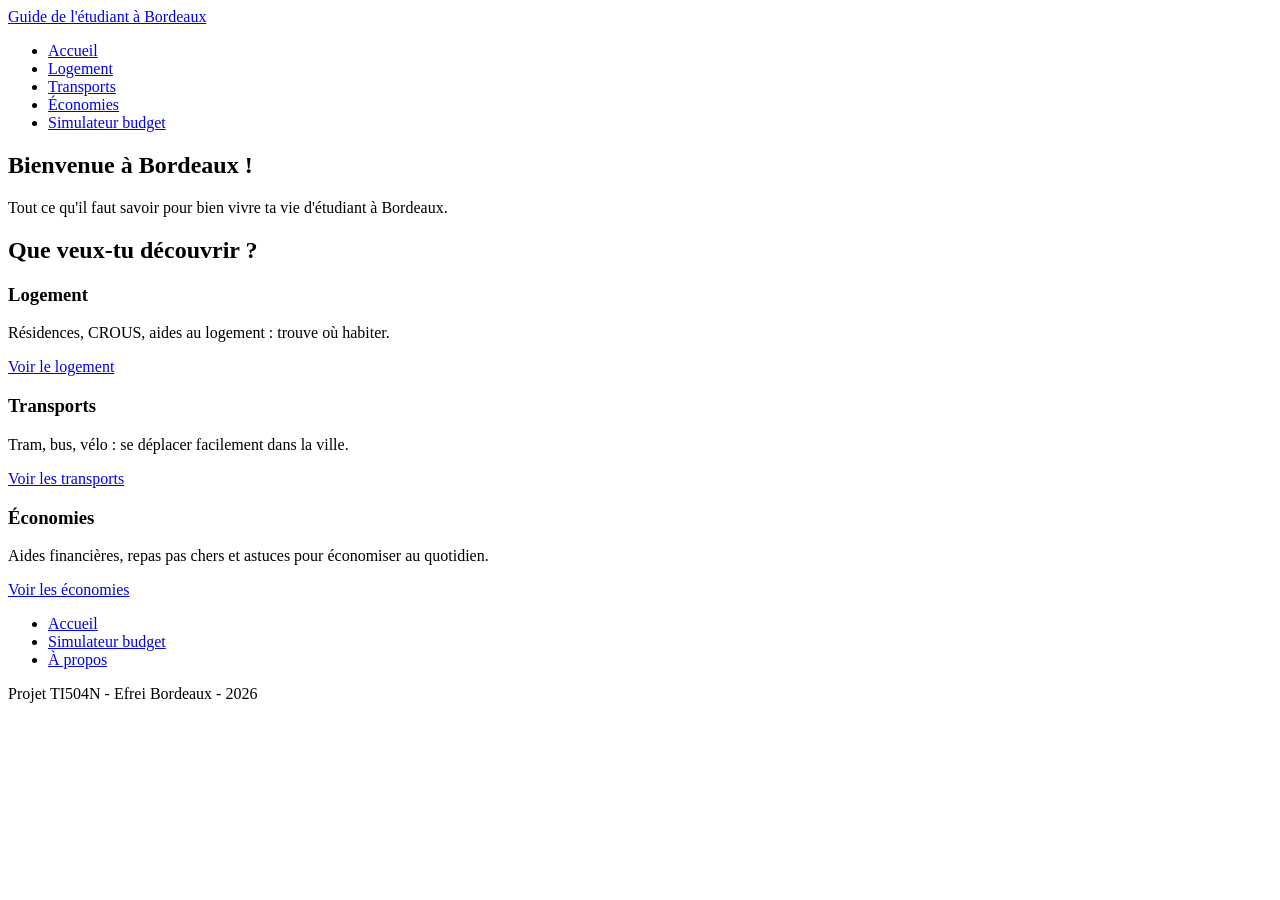
==== index.html @ 9d7ea190 "Add home page HTML structure" ====
<!DOCTYPE html>
<html lang="fr">
<head>
    <meta charset="UTF-8">
    <meta name="viewport" content="width=device-width, initial-scale=1.0">
    <meta name="description" content="Guide pratique pour les étudiants à Bordeaux : logement, transports, économies et budget.">
    <title>Accueil - Guide de l'étudiant à Bordeaux</title>
    <link rel="stylesheet" href="css/style.css">
    <script src="js/main.js" defer></script>
</head>
<body>
 
    <header class="site-header">
        <a href="index.html" class="site-title">Guide de l'étudiant à Bordeaux</a>
        <nav class="main-nav" aria-label="Navigation principale">
            <ul>
                <li><a href="index.html">Accueil</a></li>
                <li><a href="pages/housing.html">Logement</a></li>
                <li><a href="pages/transport.html">Transports</a></li>
                <li><a href="pages/savings.html">Économies</a></li>
                <li><a href="pages/budget.html">Simulateur budget</a></li>
            </ul>
        </nav>
    </header>
 
    <main>
        <section class="hero">
            <h1>Bienvenue à Bordeaux !</h1>
            <p>Tout ce qu'il faut savoir pour bien vivre ta vie d'étudiant à Bordeaux.</p>
        </section>
 
        <section class="home-sections">
            <h2>Que veux-tu découvrir ?</h2>
 
            <article class="home-card">
                <h3>Logement</h3>
                <p>Résidences, CROUS, aides au logement : trouve où habiter.</p>
                <a href="pages/housing.html">Voir le logement</a>
            </article>
 
            <article class="home-card">
                <h3>Transports</h3>
                <p>Tram, bus, vélo : se déplacer facilement dans la ville.</p>
                <a href="pages/transport.html">Voir les transports</a>
            </article>
 
            <article class="home-card">
                <h3>Économies</h3>
                <p>Aides financières, repas pas chers et astuces pour économiser au quotidien.</p>
                <a href="pages/savings.html">Voir les économies</a>
            </article>
        </section>
    </main>
 
    <footer class="site-footer">
        <nav aria-label="Navigation du bas de page">
            <ul>
                <li><a href="index.html">Accueil</a></li>
                <li><a href="pages/budget.html">Simulateur budget</a></li>
                <li><a href="pages/about.html">À propos</a></li>
            </ul>
        </nav>
        <p>Projet TI504N - Efrei Bordeaux - 2026</p>
    </footer>
 
</body>
</html>
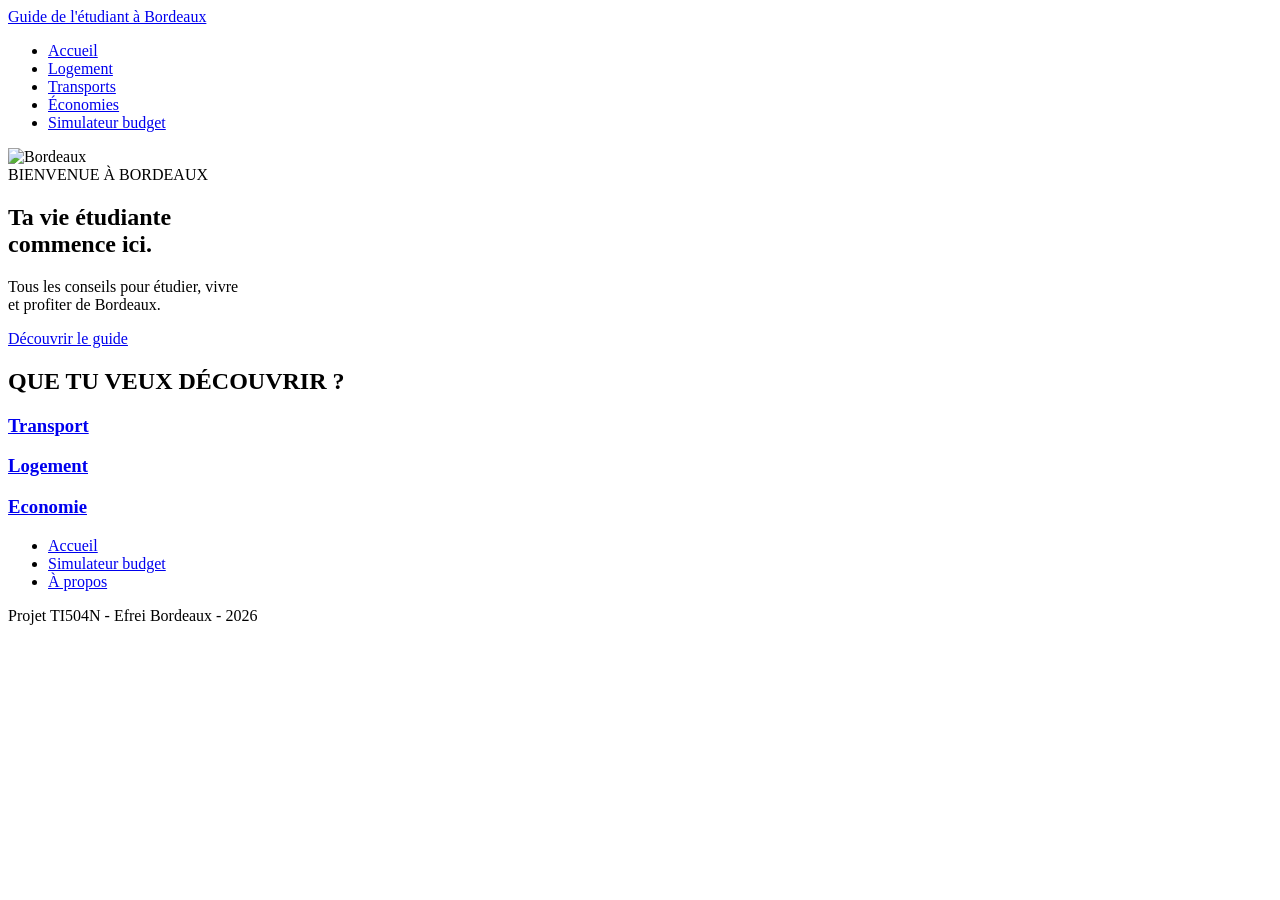
==== commit 2312974c: "Refactor index.html for better structure and navigation Updated navigation links and improved the st" ====
--- a/index.html
+++ b/index.html
@@ -3,66 +3,59 @@
 <head>
     <meta charset="UTF-8">
     <meta name="viewport" content="width=device-width, initial-scale=1.0">
-    <meta name="description" content="Guide pratique pour les étudiants à Bordeaux : logement, transports, économies et budget.">
     <title>Accueil - Guide de l'étudiant à Bordeaux</title>
     <link rel="stylesheet" href="css/style.css">
-    <script src="js/main.js" defer></script>
 </head>
 <body>
- 
     <header class="site-header">
         <a href="index.html" class="site-title">Guide de l'étudiant à Bordeaux</a>
-        <nav class="main-nav" aria-label="Navigation principale">
+        <nav class="main-nav">
             <ul>
                 <li><a href="index.html">Accueil</a></li>
-                <li><a href="pages/housing.html">Logement</a></li>
-                <li><a href="pages/transport.html">Transports</a></li>
-                <li><a href="pages/savings.html">Économies</a></li>
-                <li><a href="pages/budget.html">Simulateur budget</a></li>
+                <li><a href="housing.html">Logement</a></li>
+                <li><a href="transport.html">Transports</a></li>
+                <li><a href="savings.html">Économies</a></li>
+                <li><a href="budget.html">Simulateur budget</a></li>
             </ul>
         </nav>
     </header>
  
-    <main>
-        <section class="hero">
-            <h1>Bienvenue à Bordeaux !</h1>
-            <p>Tout ce qu'il faut savoir pour bien vivre ta vie d'étudiant à Bordeaux.</p>
+    <main class="page-container">
+        <section class="hero-card">
+            <img src="img/PBordeaux .jpg" alt="Bordeaux" class="hero-img">
+            <div class="hero-content">
+                <span class="hero-subtitle">BIENVENUE À BORDEAUX</span>
+                <h1>Ta vie étudiante<br>commence ici.</h1>
+                <p>Tous les conseils pour étudier, vivre<br>et profiter de Bordeaux.</p>
+                <a href="housing.html" class="btn-primary">Découvrir le guide</a>
+            </div>
         </section>
- 
+
         <section class="home-sections">
-            <h2>Que veux-tu découvrir ?</h2>
- 
-            <article class="home-card">
-                <h3>Logement</h3>
-                <p>Résidences, CROUS, aides au logement : trouve où habiter.</p>
-                <a href="pages/housing.html">Voir le logement</a>
-            </article>
- 
-            <article class="home-card">
-                <h3>Transports</h3>
-                <p>Tram, bus, vélo : se déplacer facilement dans la ville.</p>
-                <a href="pages/transport.html">Voir les transports</a>
-            </article>
- 
-            <article class="home-card">
-                <h3>Économies</h3>
-                <p>Aides financières, repas pas chers et astuces pour économiser au quotidien.</p>
-                <a href="pages/savings.html">Voir les économies</a>
-            </article>
+            <h2>QUE TU VEUX DÉCOUVRIR ?</h2>
+            <div class="cards-grid">
+                <a href="transport.html" class="home-card-link">
+                    <div class="home-card-small"><h3>Transport</h3></div>
+                </a>
+                <a href="housing.html" class="home-card-link">
+                    <div class="home-card-small"><h3>Logement</h3></div>
+                </a>
+                <a href="savings.html" class="home-card-link">
+                    <div class="home-card-small"><h3>Economie</h3></div>
+                </a>
+            </div>
         </section>
     </main>
  
     <footer class="site-footer">
-        <nav aria-label="Navigation du bas de page">
+        <nav>
             <ul>
                 <li><a href="index.html">Accueil</a></li>
-                <li><a href="pages/budget.html">Simulateur budget</a></li>
-                <li><a href="pages/about.html">À propos</a></li>
+                <li><a href="budget.html">Simulateur budget</a></li>
+                <li><a href="about.html">À propos</a></li>
             </ul>
         </nav>
         <p>Projet TI504N - Efrei Bordeaux - 2026</p>
     </footer>
- 
 </body>
 </html>
- 
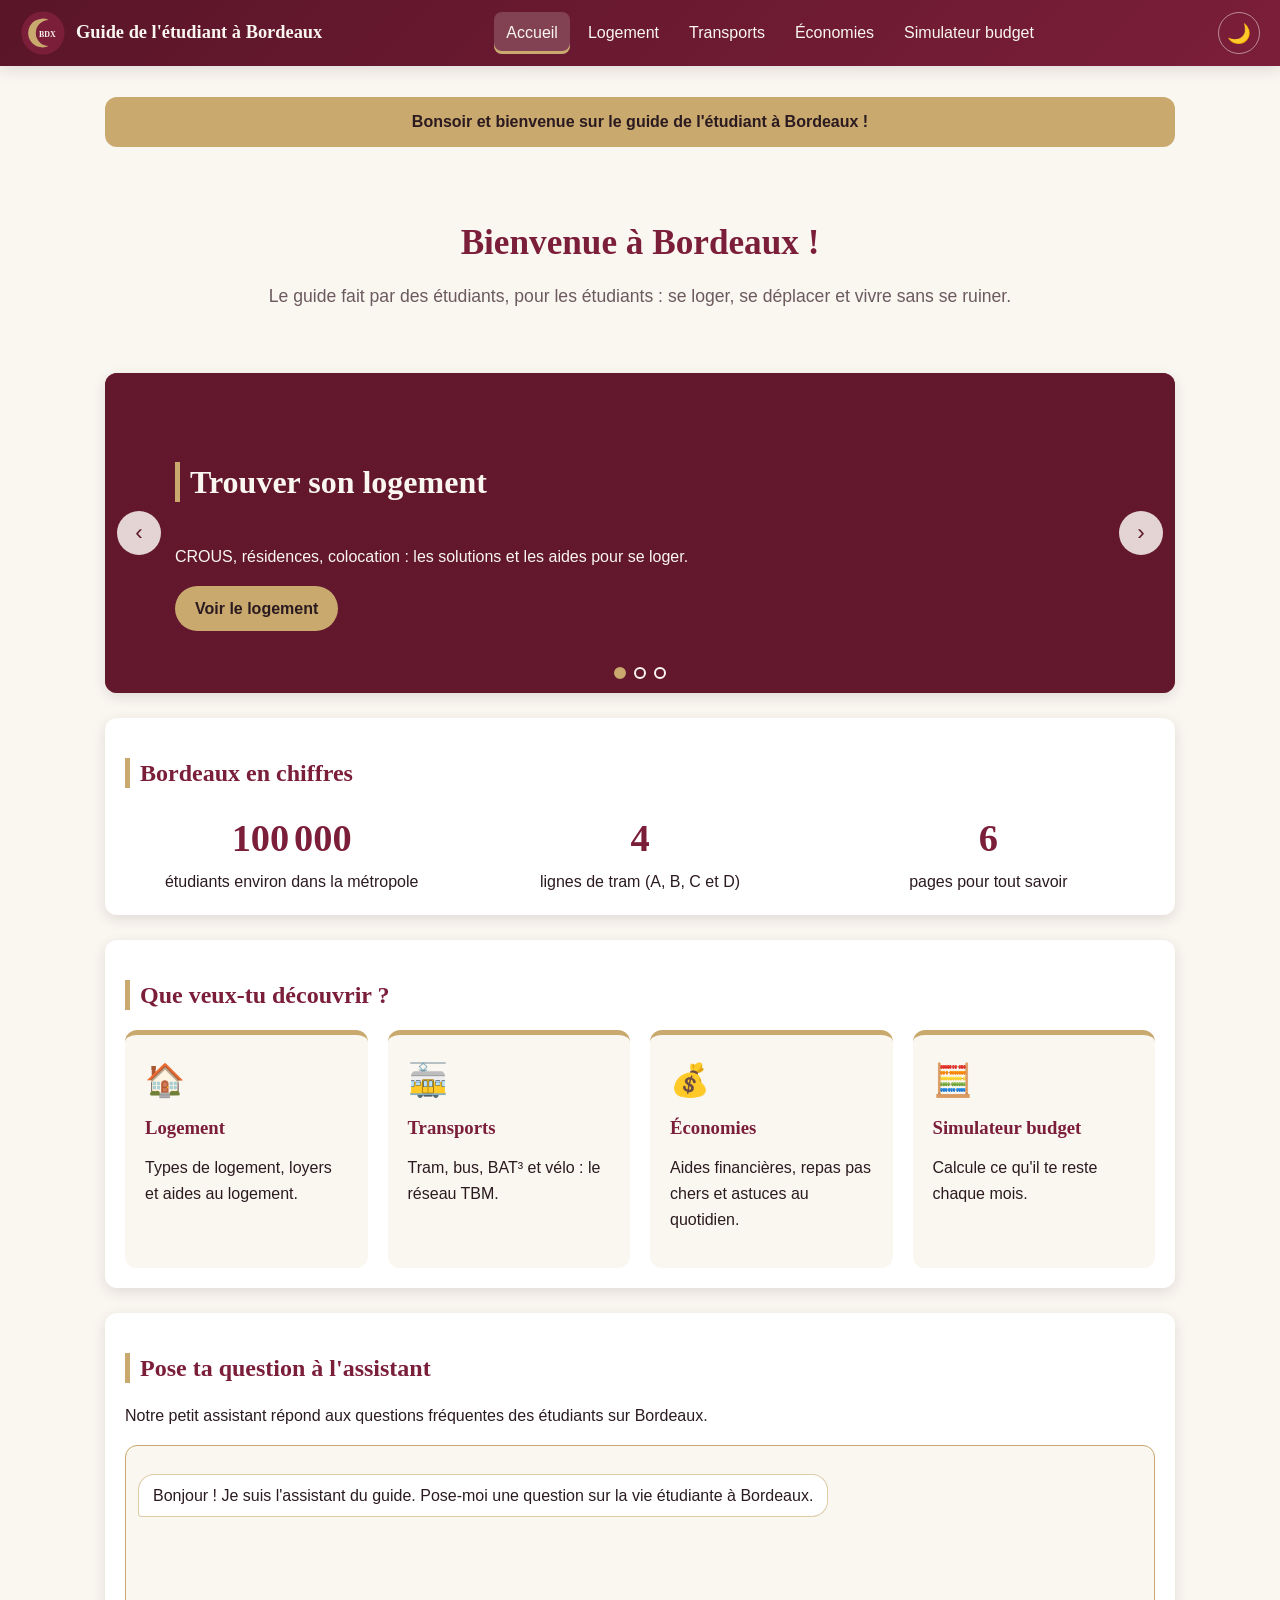
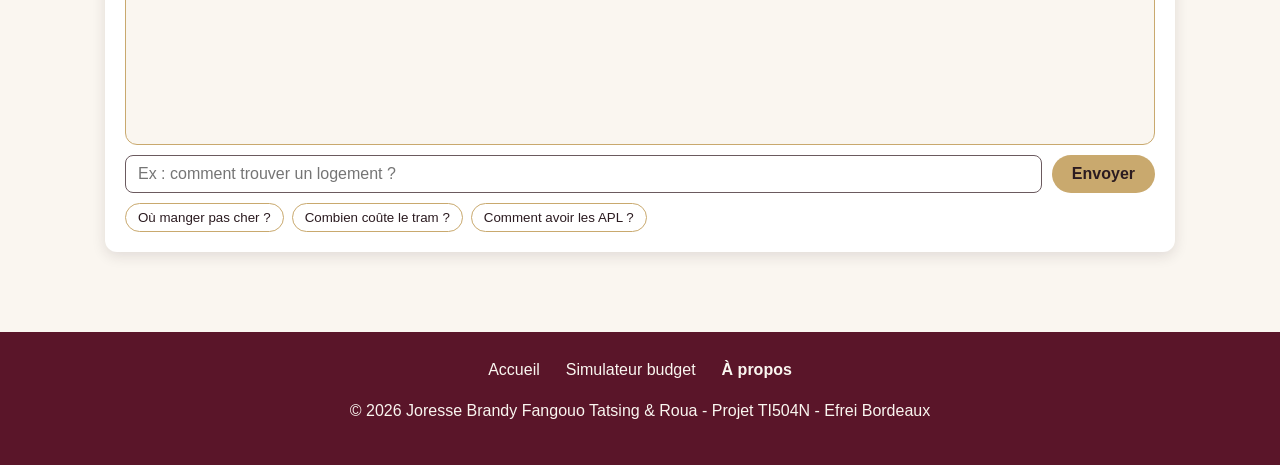
==== commit cc263590: "Enhance index.html with meta tags and navigation updates Added meta tags for description and favicon" ====
--- a/index.html
+++ b/index.html
@@ -3,59 +3,135 @@
 <head>
     <meta charset="UTF-8">
     <meta name="viewport" content="width=device-width, initial-scale=1.0">
+    <meta name="description" content="Guide pratique pour les étudiants à Bordeaux : logement, transports, économies et simulateur de budget.">
     <title>Accueil - Guide de l'étudiant à Bordeaux</title>
+    <link rel="icon" href="img/logo.svg" type="image/svg+xml">
     <link rel="stylesheet" href="css/style.css">
+    <script src="js/main.js" defer></script>
+    <script src="js/home.js" defer></script>
+    <script src="js/chatbot.js" defer></script>
 </head>
 <body>
+
     <header class="site-header">
-        <a href="index.html" class="site-title">Guide de l'étudiant à Bordeaux</a>
-        <nav class="main-nav">
+        <a href="index.html" class="logo">
+            <img src="img/logo.svg" alt="Logo du guide" width="46" height="46">
+            <span>Guide de l'étudiant à Bordeaux</span>
+        </a>
+        <nav class="main-nav" id="main-nav" aria-label="Navigation principale">
             <ul>
-                <li><a href="index.html">Accueil</a></li>
-                <li><a href="housing.html">Logement</a></li>
-                <li><a href="transport.html">Transports</a></li>
-                <li><a href="savings.html">Économies</a></li>
-                <li><a href="budget.html">Simulateur budget</a></li>
+                <li><a href="index.html" aria-current="page">Accueil</a></li>
+                <li><a href="pages/housing.html">Logement</a></li>
+                <li><a href="pages/transport.html">Transports</a></li>
+                <li><a href="pages/savings.html">Économies</a></li>
+                <li><a href="pages/budget.html">Simulateur budget</a></li>
             </ul>
         </nav>
+        <div class="header-tools">
+            <button type="button" class="icon-button" id="theme-toggle" aria-label="Activer le mode sombre">🌙</button>
+            <button type="button" class="icon-button menu-toggle" id="menu-toggle" aria-label="Ouvrir le menu" aria-expanded="false" aria-controls="main-nav">☰</button>
+        </div>
     </header>
- 
-    <main class="page-container">
-        <section class="hero-card">
-            <img src="img/PBordeaux .jpg" alt="Bordeaux" class="hero-img">
-            <div class="hero-content">
-                <span class="hero-subtitle">BIENVENUE À BORDEAUX</span>
-                <h1>Ta vie étudiante<br>commence ici.</h1>
-                <p>Tous les conseils pour étudier, vivre<br>et profiter de Bordeaux.</p>
-                <a href="housing.html" class="btn-primary">Découvrir le guide</a>
+
+    <main>
+        <section class="page-intro" id="intro">
+            <h1>Bienvenue à Bordeaux !</h1>
+            <p>Le guide fait par des étudiants, pour les étudiants : se loger, se déplacer et vivre sans se ruiner.</p>
+        </section>
+
+        <section class="carousel" id="carousel" aria-label="Diaporama des rubriques">
+            <div class="slide slide-1 active">
+                <h2>Trouver son logement</h2>
+                <p>CROUS, résidences, colocation : les solutions et les aides pour se loger.</p>
+                <a href="pages/housing.html" class="button">Voir le logement</a>
+            </div>
+            <div class="slide slide-2">
+                <h2>Se déplacer facilement</h2>
+                <p>Tram, bus, bateau et vélo : le réseau TBM expliqué simplement.</p>
+                <a href="pages/transport.html" class="button">Voir les transports</a>
+            </div>
+            <div class="slide slide-3">
+                <h2>Calculer son budget</h2>
+                <p>Revenus, loyer, courses : découvre ton reste à vivre en un clic.</p>
+                <a href="pages/budget.html" class="button">Lancer le simulateur</a>
+            </div>
+            <button type="button" class="carousel-button prev" id="carousel-prev" aria-label="Diapositive précédente">‹</button>
+            <button type="button" class="carousel-button next" id="carousel-next" aria-label="Diapositive suivante">›</button>
+            <div class="carousel-dots" id="carousel-dots"></div>
+        </section>
+
+        <section class="reveal">
+            <h2>Bordeaux en chiffres</h2>
+            <div class="stats">
+                <div>
+                    <span class="stat-number" data-target="100000">0</span>
+                    <span>étudiants environ dans la métropole</span>
+                </div>
+                <div>
+                    <span class="stat-number" data-target="4">0</span>
+                    <span>lignes de tram (A, B, C et D)</span>
+                </div>
+                <div>
+                    <span class="stat-number" data-target="6">0</span>
+                    <span>pages pour tout savoir</span>
+                </div>
             </div>
         </section>
 
-        <section class="home-sections">
-            <h2>QUE TU VEUX DÉCOUVRIR ?</h2>
+        <section class="reveal">
+            <h2>Que veux-tu découvrir ?</h2>
             <div class="cards-grid">
-                <a href="transport.html" class="home-card-link">
-                    <div class="home-card-small"><h3>Transport</h3></div>
+                <a href="pages/housing.html" class="card">
+                    <span class="card-icon" aria-hidden="true">🏠</span>
+                    <h3>Logement</h3>
+                    <p>Types de logement, loyers et aides au logement.</p>
                 </a>
-                <a href="housing.html" class="home-card-link">
-                    <div class="home-card-small"><h3>Logement</h3></div>
+                <a href="pages/transport.html" class="card">
+                    <span class="card-icon" aria-hidden="true">🚋</span>
+                    <h3>Transports</h3>
+                    <p>Tram, bus, BAT³ et vélo : le réseau TBM.</p>
                 </a>
-                <a href="savings.html" class="home-card-link">
-                    <div class="home-card-small"><h3>Economie</h3></div>
+                <a href="pages/savings.html" class="card">
+                    <span class="card-icon" aria-hidden="true">💰</span>
+                    <h3>Économies</h3>
+                    <p>Aides financières, repas pas chers et astuces au quotidien.</p>
+                </a>
+                <a href="pages/budget.html" class="card">
+                    <span class="card-icon" aria-hidden="true">🧮</span>
+                    <h3>Simulateur budget</h3>
+                    <p>Calcule ce qu'il te reste chaque mois.</p>
                 </a>
             </div>
         </section>
+
+        <section class="reveal" id="chatbot">
+            <h2>Pose ta question à l'assistant</h2>
+            <p>Notre petit assistant répond aux questions fréquentes des étudiants sur Bordeaux.</p>
+            <div id="chat-box" aria-live="polite"></div>
+            <div class="chat-input">
+                <input type="text" id="user-input" placeholder="Ex : comment trouver un logement ?" aria-label="Ta question">
+                <button type="button" class="button" id="send-button" onclick="fetchJSON('json/intents.json')">Envoyer</button>
+            </div>
+            <div class="chat-suggestions" id="chat-suggestions">
+                <button type="button" data-question="Où manger pas cher ?">Où manger pas cher ?</button>
+                <button type="button" data-question="Combien coûte le tram ?">Combien coûte le tram ?</button>
+                <button type="button" data-question="Comment avoir les APL ?">Comment avoir les APL ?</button>
+            </div>
+        </section>
     </main>
- 
+
     <footer class="site-footer">
-        <nav>
+        <nav class="footer-nav" aria-label="Navigation du bas de page">
             <ul>
                 <li><a href="index.html">Accueil</a></li>
-                <li><a href="budget.html">Simulateur budget</a></li>
-                <li><a href="about.html">À propos</a></li>
+                <li><a href="pages/budget.html">Simulateur budget</a></li>
+                <li><a href="pages/about.html">À propos</a></li>
             </ul>
         </nav>
-        <p>Projet TI504N - Efrei Bordeaux - 2026</p>
+        <p>&copy; <span id="year">2026</span> Joresse Brandy Fangouo Tatsing &amp; Roua - Projet TI504N - Efrei Bordeaux</p>
     </footer>
+
+    <button type="button" id="back-to-top" aria-label="Remonter en haut de la page">↑</button>
+
 </body>
 </html>
--- a/css/style.css
+++ b/css/style.css
@@ -0,0 +1,974 @@
+
+:root {
+    --wine: #7B1E3A;
+    --wine-dark: #5A1529;
+    --gold: #C9A96E;
+    --cream: #FAF6F0;
+    --surface: #FFFFFF;
+    --text: #2B1B20;
+    --text-light: #6B5A5F;
+    --success: #2E7D4F;
+    --error: #B3261E;
+    --radius: 12px;
+    --shadow: 0 4px 14px rgba(43, 27, 32, 0.12);
+}
+
+
+[data-theme="dark"] {
+    --cream: #1E1417;
+    --surface: #2A1D21;
+    --text: #F3E9EC;
+    --text-light: #C9B8BD;
+    --gold: #D9BC86;
+    --shadow: 0 4px 14px rgba(0, 0, 0, 0.4);
+}
+
+
+* {
+    box-sizing: border-box;
+}
+
+body {
+    margin: 0;
+    background-color: var(--cream);
+    color: var(--text);
+    font-family: "Segoe UI", Arial, sans-serif;
+    line-height: 1.6;
+    transition: background-color 0.3s, color 0.3s;
+}
+
+h1, h2, h3 {
+    font-family: Georgia, "Times New Roman", serif;
+    line-height: 1.25;
+}
+
+h1 {
+    color: var(--wine);
+}
+
+h2 {
+    color: var(--wine);
+    border-left: 5px solid var(--gold);
+    padding-left: 10px;
+}
+
+/* TP2 : combinateur de voisins généraux ~ */
+h2 ~ h3 {
+    color: var(--gold);
+}
+
+[data-theme="dark"] h1,
+[data-theme="dark"] h2 {
+    color: var(--gold);
+}
+
+img {
+    max-width: 100%;
+    height: auto;
+}
+
+a {
+    color: var(--wine);
+}
+
+[data-theme="dark"] a {
+    color: var(--gold);
+}
+
+
+[data-theme="dark"] .button {
+    color: #2B1B20;
+}
+
+[data-theme="dark"] .card {
+    color: var(--text);
+}
+
+
+section p a {
+    font-style: italic;
+}
+
+main {
+    max-width: 1100px;
+    margin: 0 auto;
+    padding: 15px;
+}
+
+
+.site-header {
+    position: sticky;
+    top: 0;
+    z-index: 100;
+    display: flex;
+    align-items: center;
+    justify-content: space-between;
+    gap: 15px;
+    padding: 10px 20px;
+    background: linear-gradient(135deg, #5A1529, #7B1E3A);
+    box-shadow: var(--shadow);
+}
+
+.logo {
+    display: flex;
+    align-items: center;
+    gap: 10px;
+    color: var(--cream);
+    font-family: Georgia, serif;
+    font-size: 1.15em;
+    font-weight: bold;
+    text-decoration-line: none;
+}
+
+[data-theme="dark"] .logo {
+    color: #FAF6F0;
+}
+
+.logo img {
+    width: 46px;
+    height: 46px;
+    border-radius: 50%;
+    transition: transform 0.6s;
+}
+
+.logo:hover img {
+    transform: rotate(360deg);
+}
+
+.main-nav ul,
+.footer-nav ul {
+    display: flex;
+    flex-wrap: wrap;
+    gap: 6px;
+    margin: 0;
+    padding: 0;
+    list-style-type: none;
+}
+
+.main-nav a {
+    display: block;
+    padding: 8px 12px;
+    border-radius: 8px;
+    color: #FAF6F0;
+    text-decoration-line: none;
+    transition: background-color 0.3s, color 0.3s;
+}
+
+
+.main-nav a:hover {
+    background-color: var(--gold);
+    color: var(--wine-dark);
+}
+
+
+.main-nav a[aria-current="page"] {
+    background-color: rgba(250, 246, 240, 0.18);
+    box-shadow: inset 0 -3px 0 var(--gold);
+}
+
+.header-tools {
+    display: flex;
+    gap: 8px;
+}
+
+.icon-button {
+    width: 42px;
+    height: 42px;
+    border: 1px solid rgba(250, 246, 240, 0.5);
+    border-radius: 50%;
+    background: transparent;
+    color: #FAF6F0;
+    font-size: 1.2em;
+    cursor: pointer;
+    transition: background-color 0.3s;
+}
+
+.icon-button:hover {
+    background-color: rgba(250, 246, 240, 0.2);
+}
+
+
+.menu-toggle {
+    display: none;
+}
+
+
+.site-footer {
+    margin-top: 40px;
+    padding: 25px 15px;
+    background-color: var(--wine-dark);
+    color: #FAF6F0;
+    text-align: center;
+}
+
+.footer-nav ul {
+    justify-content: center;
+}
+
+.footer-nav a {
+    padding: 6px 10px;
+    border-radius: 6px;
+    color: #FAF6F0;
+    text-decoration-line: none;
+}
+
+.footer-nav a:hover {
+    background-color: var(--gold);
+    color: var(--wine-dark);
+}
+
+
+.footer-nav li:nth-child(2) a:hover {
+    background-color: #E8D4AE;
+}
+
+.footer-nav li:last-child a {
+    font-weight: bold;
+}
+
+
+section {
+    margin-top: 25px;
+    margin-bottom: 25px;
+    padding: 20px;
+    border-radius: var(--radius);
+    background-color: var(--surface);
+    box-shadow: var(--shadow);
+}
+
+.page-intro {
+    text-align: center;
+    background: transparent;
+    box-shadow: none;
+}
+
+.page-intro h1 {
+    font-size: 2.2em;
+    margin-bottom: 5px;
+}
+
+.page-intro p {
+    color: var(--text-light);
+    font-size: 1.1em;
+}
+
+.cards-grid {
+    display: grid;
+    grid-template-columns: repeat(auto-fit, minmax(230px, 1fr));
+    gap: 20px;
+}
+
+.card {
+    display: block;
+    padding: 20px;
+    border-radius: var(--radius);
+    border-top: 5px solid var(--gold);
+    background-color: var(--cream);
+    color: var(--text);
+    text-decoration-line: none;
+    transition: transform 0.3s, box-shadow 0.3s;
+}
+
+.card:hover {
+    transform: translateY(-6px);
+    box-shadow: var(--shadow);
+}
+
+.card-icon {
+    font-size: 2em;
+}
+
+.card h3 {
+    color: var(--wine);
+    margin: 10px 0;
+}
+
+[data-theme="dark"] .card h3 {
+    color: var(--gold);
+}
+
+
+#welcome {
+    padding: 12px 18px;
+    border-radius: var(--radius);
+    background-color: var(--gold);
+    color: #2B1B20;
+    font-weight: bold;
+    text-align: center;
+    animation: slideDown 0.6s ease-out;
+}
+
+.highlight {
+    padding: 12px 16px;
+    border-left: 5px solid var(--success);
+    border-radius: 8px;
+    background-color: rgba(46, 125, 79, 0.1);
+}
+
+/* Photo du miroir d'eau (accueil) */
+.hero-photo {
+    position: relative;
+    margin: 0 0 25px;
+    border-radius: var(--radius);
+    overflow: hidden;
+    box-shadow: var(--shadow);
+}
+
+.hero-photo img {
+    display: block;
+    width: 100%;
+    height: 380px;
+    object-fit: cover;
+    transition: transform 6s ease-out;
+}
+
+.hero-photo:hover img {
+    transform: scale(1.06);
+}
+
+.hero-photo figcaption {
+    position: absolute;
+    left: 0;
+    right: 0;
+    bottom: 0;
+    padding: 10px 16px;
+    background: linear-gradient(transparent, rgba(43, 27, 32, 0.85));
+    color: #FAF6F0;
+    font-style: italic;
+}
+
+@media (max-width: 600px) {
+    .hero-photo img {
+        height: 220px;
+    }
+}
+
+
+.carousel {
+    position: relative;
+    overflow: hidden;
+    padding: 0;
+    min-height: 320px;
+    color: #FAF6F0;
+}
+
+.slide {
+    position: absolute;
+    top: 0;
+    right: 0;
+    bottom: 0;
+    left: 0;
+    display: flex;
+    flex-direction: column;
+    justify-content: center;
+    padding: 30px 70px;
+    opacity: 0;
+    transition: opacity 0.8s;
+    background-size: cover;
+    background-position: center;
+}
+
+.slide.active {
+    opacity: 1;
+    z-index: 1;
+}
+
+.slide h2 {
+    color: #FAF6F0;
+    border-left-color: var(--gold);
+    font-size: 2em;
+}
+
+.slide-1 {
+    background-image: linear-gradient(rgba(90, 21, 41, 0.75), rgba(90, 21, 41, 0.75)), url("../img/PBordeaux.jpg");
+    background-color: var(--wine);
+}
+
+.slide-2 {
+    background-image: linear-gradient(135deg, #5A1529, #9C4A5F);
+}
+
+.slide-3 {
+    background-image: linear-gradient(135deg, #7B5A2A, #C9A96E);
+}
+
+.slide .button {
+    align-self: flex-start;
+}
+
+.carousel-button {
+    position: absolute;
+    top: 50%;
+    z-index: 2;
+    transform: translateY(-50%);
+    width: 44px;
+    height: 44px;
+    border: none;
+    border-radius: 50%;
+    background-color: rgba(250, 246, 240, 0.85);
+    color: var(--wine-dark);
+    font-size: 1.4em;
+    cursor: pointer;
+}
+
+.carousel-button.prev {
+    left: 12px;
+}
+
+.carousel-button.next {
+    right: 12px;
+}
+
+.carousel-dots {
+    position: absolute;
+    bottom: 14px;
+    left: 50%;
+    z-index: 2;
+    display: flex;
+    gap: 8px;
+    transform: translateX(-50%);
+}
+
+.carousel-dots button {
+    width: 12px;
+    height: 12px;
+    padding: 0;
+    border: 2px solid #FAF6F0;
+    border-radius: 50%;
+    background: transparent;
+    cursor: pointer;
+}
+
+.carousel-dots button.active {
+    background-color: var(--gold);
+    border-color: var(--gold);
+}
+
+
+.button,
+button[type="submit"],
+input[type="button"],
+input[type="reset"] {
+    display: inline-block;
+    padding: 10px 20px;
+    border: none;
+    border-radius: 25px;
+    background-color: var(--gold);
+    color: #2B1B20;
+    font-size: 1em;
+    font-weight: bold;
+    text-decoration-line: none;
+    cursor: pointer;
+    transition: transform 0.2s, background-color 0.3s;
+}
+
+.button:hover,
+button[type="submit"]:hover,
+input[type="button"]:hover {
+    background-color: #E8D4AE;
+    transform: scale(1.05);
+}
+
+input[type="reset"] {
+    background-color: var(--text-light);
+    color: #FFFFFF;
+}
+
+button:disabled,
+input:disabled {
+    opacity: 0.5;
+    cursor: not-allowed;
+    transform: none;
+}
+
+
+.stats {
+    display: grid;
+    grid-template-columns: repeat(auto-fit, minmax(160px, 1fr));
+    gap: 15px;
+    text-align: center;
+}
+
+.stat-number {
+    display: block;
+    color: var(--wine);
+    font-family: Georgia, serif;
+    font-size: 2.4em;
+    font-weight: bold;
+}
+
+[data-theme="dark"] .stat-number {
+    color: var(--gold);
+}
+
+#postit {
+    display: flex;
+    flex-wrap: wrap;
+    justify-content: space-between;
+    gap: 15px;
+    margin: 0;
+    padding: 0;
+    list-style-type: none;
+}
+
+.postit-item {
+    position: relative;
+    flex: 1 1 170px;
+    margin: 0;
+    padding: 18px 14px;
+    border: 1px solid rgba(0, 0, 0, 0.1);
+    border-radius: 4px;
+    color: #2B1B20;
+    font-weight: bold;
+    text-align: center;
+    cursor: pointer;
+    transform: rotate(-1deg);
+    transition: transform 0.3s;
+}
+
+.postit-item:hover {
+    transform: rotate(0deg) scale(1.03);
+}
+
+.postit-item:nth-child(1) { background-color: #F7D9A8; }
+.postit-item:nth-child(2) { background-color: #E8C3CC; }
+.postit-item:nth-child(3) { background-color: #CFE3C8; }
+.postit-item:nth-child(4) { background-color: #C9DCEB; }
+.postit-item:nth-child(5) { background-color: #E9DFC4; }
+
+.postit-item ul {
+    display: none;
+    position: absolute;
+    top: 100%;
+    left: 0;
+    z-index: 10;
+    min-width: 100%;
+    margin: 0;
+    padding: 10px 10px 10px 28px;
+    border-radius: 0 0 8px 8px;
+    background-color: var(--surface);
+    color: var(--text);
+    font-weight: normal;
+    text-align: left;
+    box-shadow: var(--shadow);
+}
+
+.postit-item:hover ul,
+.postit-item:focus-within ul {
+    display: block;
+}
+
+
+.table-wrapper {
+    overflow-x: auto;
+}
+
+table {
+    width: 100%;
+    border-collapse: collapse;
+    margin-top: 10px;
+}
+
+caption {
+    margin-bottom: 8px;
+    color: var(--wine);
+    font-size: large;
+    font-weight: bold;
+}
+
+[data-theme="dark"] caption {
+    color: var(--gold);
+}
+
+th,
+td {
+    padding: 10px;
+    border: 1px solid rgba(123, 30, 58, 0.25);
+    text-align: left;
+}
+
+thead,
+tfoot {
+    background-color: var(--wine);
+    color: #FAF6F0;
+}
+
+tbody tr:nth-child(even) {
+    background-color: rgba(201, 169, 110, 0.15);
+}
+
+tbody tr:hover {
+    background-color: rgba(201, 169, 110, 0.35);
+}
+
+
+fieldset {
+    margin-bottom: 20px;
+    padding: 15px 20px;
+    border: 2px solid var(--gold);
+    border-radius: var(--radius);
+}
+
+legend {
+    padding: 4px 12px;
+    border-radius: 20px;
+    background-color: var(--wine);
+    color: #FAF6F0;
+    font-weight: bold;
+}
+
+.form-row {
+    display: grid;
+    grid-template-columns: 220px 1fr;
+    align-items: center;
+    gap: 10px;
+    margin-bottom: 12px;
+}
+
+input[type="text"],
+input[type="email"],
+input[type="number"],
+select,
+textarea {
+    width: 100%;
+    padding: 9px 12px;
+    border: 1px solid var(--text-light);
+    border-radius: 8px;
+    background-color: var(--surface);
+    color: var(--text);
+    font-family: inherit;
+    font-size: 1em;
+}
+
+input:focus,
+select:focus,
+textarea:focus {
+    outline: 3px solid var(--gold);
+    outline-offset: 1px;
+}
+
+
+.invalid {
+    border-color: var(--error);
+    background-color: rgba(179, 38, 30, 0.07);
+}
+
+.error-message {
+    grid-column: 2;
+    margin: -6px 0 0;
+    color: var(--error);
+    font-size: 0.9em;
+}
+
+.form-message {
+    padding: 12px;
+    border-radius: 8px;
+    font-weight: bold;
+}
+
+.form-message.success {
+    background-color: rgba(46, 125, 79, 0.15);
+    color: var(--success);
+}
+
+.form-message.error {
+    background-color: rgba(179, 38, 30, 0.12);
+    color: var(--error);
+}
+
+.form-buttons {
+    display: flex;
+    flex-wrap: wrap;
+    gap: 10px;
+}
+
+.budget-result {
+    font-size: 1.15em;
+}
+
+.positive {
+    color: var(--success);
+}
+
+.negative {
+    color: var(--error);
+}
+
+.bar-chart {
+    margin-top: 15px;
+}
+
+.bar-row {
+    display: grid;
+    grid-template-columns: 110px 1fr 70px;
+    align-items: center;
+    gap: 10px;
+    margin-bottom: 8px;
+}
+
+.bar-track {
+    height: 18px;
+    border-radius: 9px;
+    background-color: rgba(201, 169, 110, 0.25);
+    overflow: hidden;
+}
+
+.bar-fill {
+    width: 0;
+    height: 100%;
+    border-radius: 9px;
+    background: linear-gradient(90deg, #7B1E3A, #C9A96E);
+    transition: width 1s ease-out;
+}
+
+
+.checklist label {
+    display: block;
+    padding: 6px 0;
+    cursor: pointer;
+}
+
+.progress {
+    height: 14px;
+    margin: 10px 0;
+    border-radius: 7px;
+    background-color: rgba(201, 169, 110, 0.25);
+    overflow: hidden;
+}
+
+.progress-bar {
+    width: 0;
+    height: 100%;
+    background-color: var(--success);
+    transition: width 0.4s;
+}
+
+
+.tip-box {
+    min-height: 60px;
+    padding: 15px;
+    border: 2px dashed var(--gold);
+    border-radius: var(--radius);
+    font-size: 1.1em;
+}
+
+.tip-box.pop {
+    animation: pop 0.4s;
+}
+
+
+.team {
+    display: grid;
+    grid-template-columns: repeat(auto-fit, minmax(260px, 1fr));
+    gap: 20px;
+}
+
+.member {
+    padding: 20px;
+    border-radius: var(--radius);
+    background-color: var(--cream);
+    text-align: center;
+}
+
+.avatar {
+    display: inline-flex;
+    align-items: center;
+    justify-content: center;
+    width: 80px;
+    height: 80px;
+    border-radius: 50%;
+    background: linear-gradient(135deg, #7B1E3A, #C9A96E);
+    color: #FAF6F0;
+    font-family: Georgia, serif;
+    font-size: 1.8em;
+    font-weight: bold;
+}
+
+
+#chat-box {
+    display: flex;
+    flex-direction: column;
+    gap: 8px;
+    height: 300px;
+    padding: 12px;
+    overflow-y: auto;
+    border: 1px solid var(--gold);
+    border-radius: var(--radius);
+    background-color: var(--cream);
+}
+
+.message {
+    max-width: 80%;
+    padding: 8px 14px;
+    border-radius: 16px;
+    animation: fadeUp 0.3s ease-out;
+}
+
+.message.user {
+    align-self: flex-end;
+    background-color: var(--wine);
+    color: #FAF6F0;
+    border-bottom-right-radius: 4px;
+}
+
+.message.bot {
+    align-self: flex-start;
+    background-color: var(--surface);
+    border: 1px solid rgba(201, 169, 110, 0.6);
+    border-bottom-left-radius: 4px;
+}
+
+.chat-input {
+    display: flex;
+    gap: 10px;
+    margin-top: 10px;
+}
+
+.chat-suggestions {
+    display: flex;
+    flex-wrap: wrap;
+    gap: 8px;
+    margin-top: 10px;
+}
+
+.chat-suggestions button {
+    padding: 6px 12px;
+    border: 1px solid var(--gold);
+    border-radius: 20px;
+    background: transparent;
+    color: var(--text);
+    cursor: pointer;
+}
+
+.chat-suggestions button:hover {
+    background-color: var(--gold);
+    color: #2B1B20;
+}
+
+
+#back-to-top {
+    position: fixed;
+    right: 20px;
+    bottom: 20px;
+    z-index: 50;
+    width: 46px;
+    height: 46px;
+    border: none;
+    border-radius: 50%;
+    background-color: var(--wine);
+    color: #FAF6F0;
+    font-size: 1.3em;
+    cursor: pointer;
+    opacity: 0;
+    visibility: hidden;
+    transition: opacity 0.3s, visibility 0.3s;
+    box-shadow: var(--shadow);
+}
+
+#back-to-top.visible {
+    opacity: 1;
+    visibility: visible;
+}
+
+
+.reveal {
+    opacity: 0;
+    transform: translateY(30px);
+    transition: opacity 0.7s, transform 0.7s;
+}
+
+.reveal.visible {
+    opacity: 1;
+    transform: translateY(0);
+}
+
+@keyframes fadeUp {
+    from { opacity: 0; transform: translateY(10px); }
+    to { opacity: 1; transform: translateY(0); }
+}
+
+@keyframes slideDown {
+    from { opacity: 0; transform: translateY(-20px); }
+    to { opacity: 1; transform: translateY(0); }
+}
+
+@keyframes pop {
+    0% { transform: scale(0.95); }
+    60% { transform: scale(1.03); }
+    100% { transform: scale(1); }
+}
+
+
+@media (prefers-reduced-motion: reduce) {
+    *,
+    .reveal {
+        transition: none;
+        animation: none;
+    }
+    .reveal {
+        opacity: 1;
+        transform: none;
+    }
+}
+
+
+@media (max-width: 900px) {
+    .menu-toggle {
+        display: block;
+    }
+
+    .main-nav {
+        display: none;
+        position: absolute;
+        top: 100%;
+        left: 0;
+        right: 0;
+        padding: 10px 20px 20px;
+        background-color: var(--wine-dark);
+    }
+
+    .main-nav.open {
+        display: block;
+        animation: slideDown 0.3s;
+    }
+
+    .main-nav ul {
+        flex-direction: column;
+    }
+}
+
+@media (max-width: 600px) {
+    .logo span {
+        font-size: 0.85em;
+    }
+
+    .form-row {
+        grid-template-columns: 1fr;
+        gap: 4px;
+    }
+
+    .error-message {
+        grid-column: 1;
+    }
+
+    .slide {
+        padding: 25px 55px;
+    }
+
+    .slide h2 {
+        font-size: 1.4em;
+    }
+
+    .page-intro h1 {
+        font-size: 1.7em;
+    }
+
+    .bar-row {
+        grid-template-columns: 80px 1fr 60px;
+        font-size: 0.9em;
+    }
+
+    .message {
+        max-width: 90%;
+    }
+}
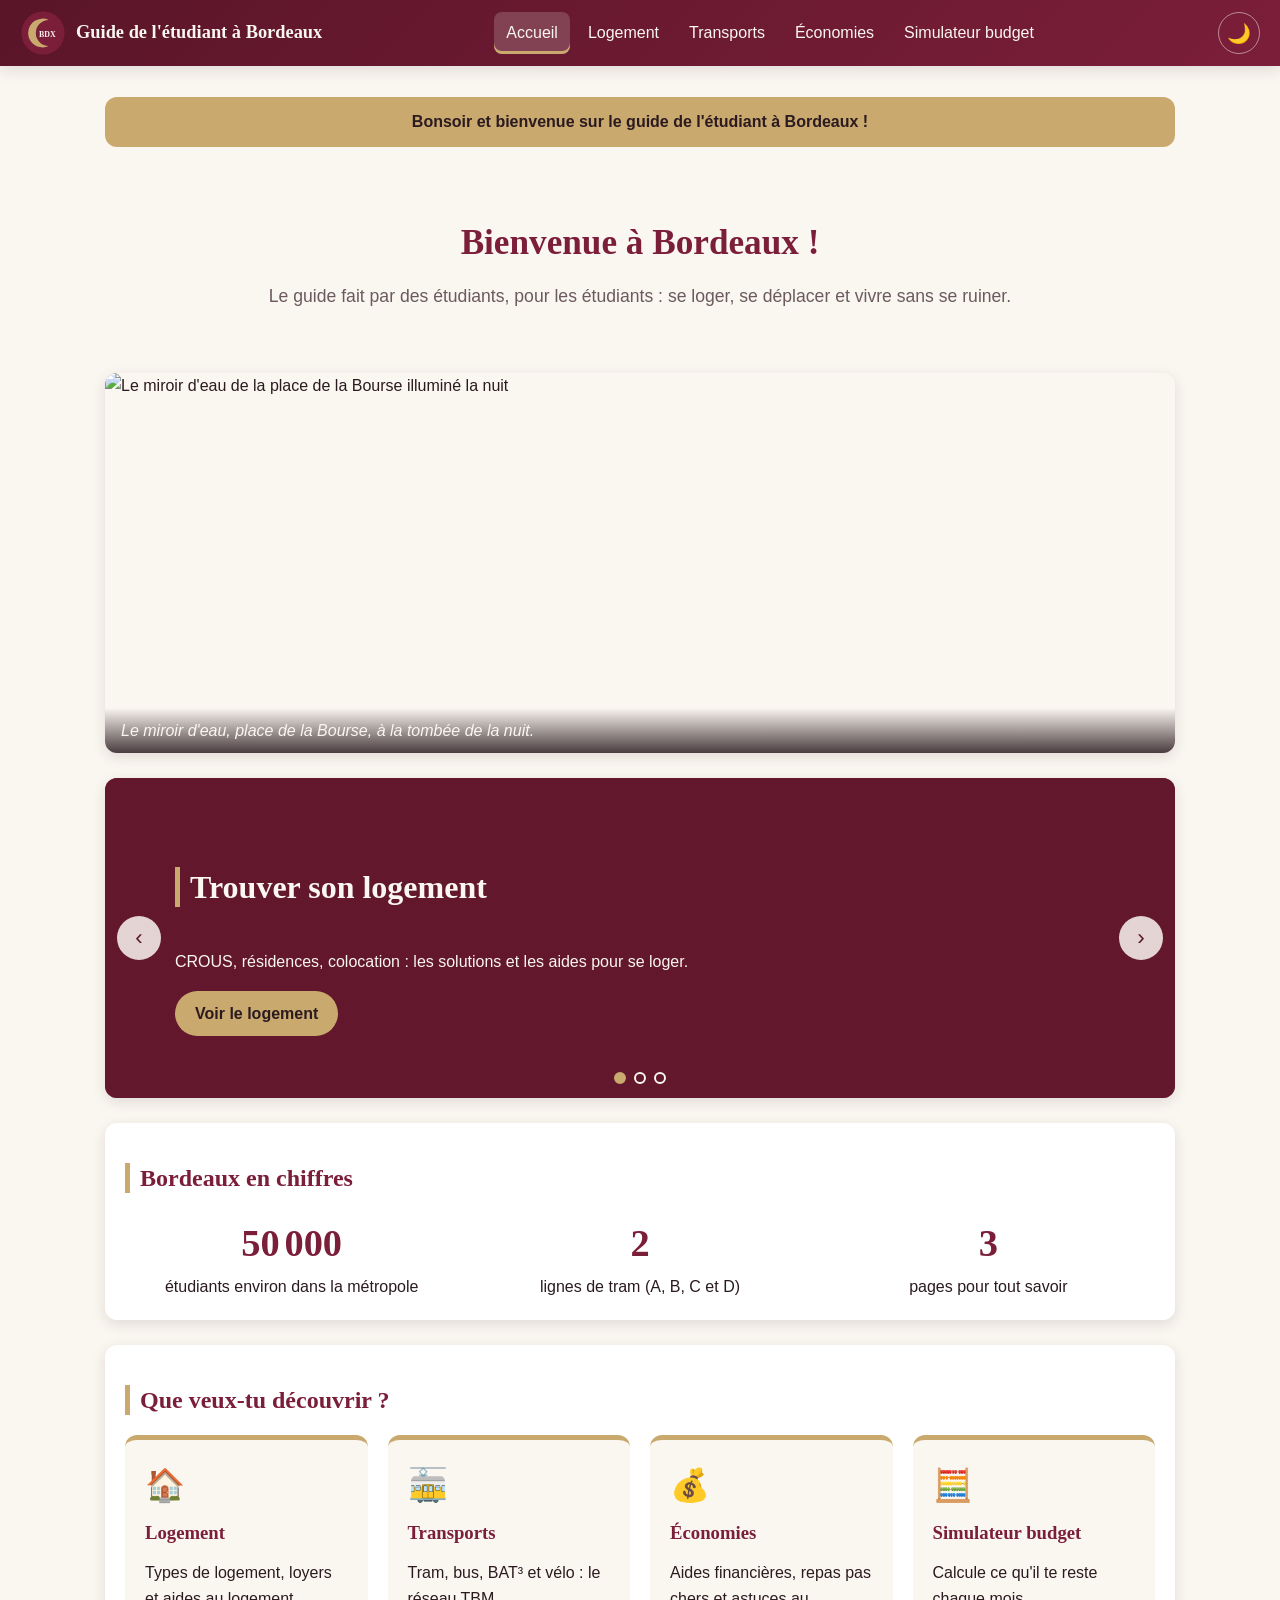
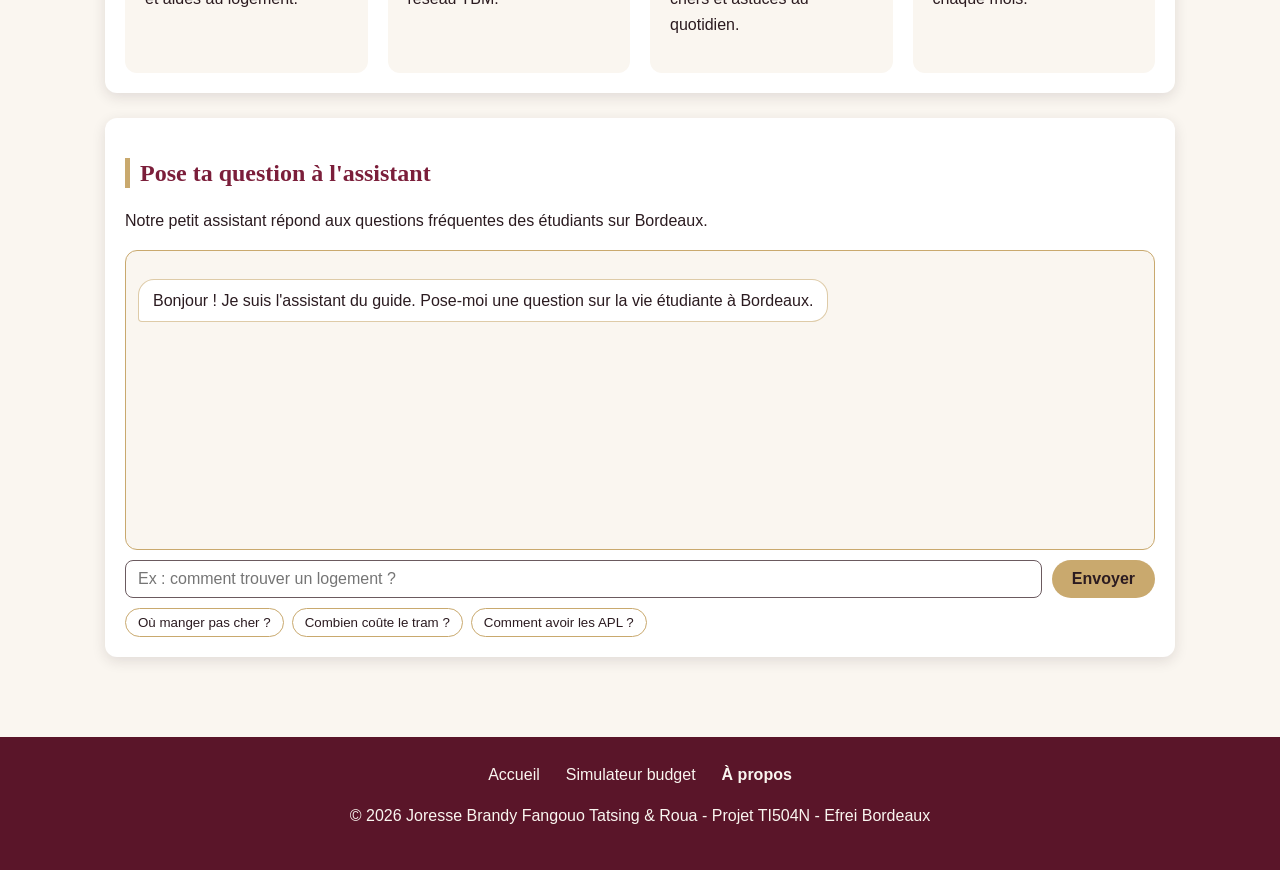
==== commit 2164c564: "Add files via upload" ====
--- a/index.html
+++ b/index.html
@@ -38,6 +38,10 @@
             <h1>Bienvenue à Bordeaux !</h1>
             <p>Le guide fait par des étudiants, pour les étudiants : se loger, se déplacer et vivre sans se ruiner.</p>
         </section>
+        <figure class="hero-photo reveal">
+            <img src="img/miroir-eau.jpg" alt="Le miroir d'eau de la place de la Bourse illuminé la nuit" width="640" height="425">
+            <figcaption>Le miroir d'eau, place de la Bourse, à la tombée de la nuit.</figcaption>
+        </figure>
 
         <section class="carousel" id="carousel" aria-label="Diaporama des rubriques">
             <div class="slide slide-1 active">
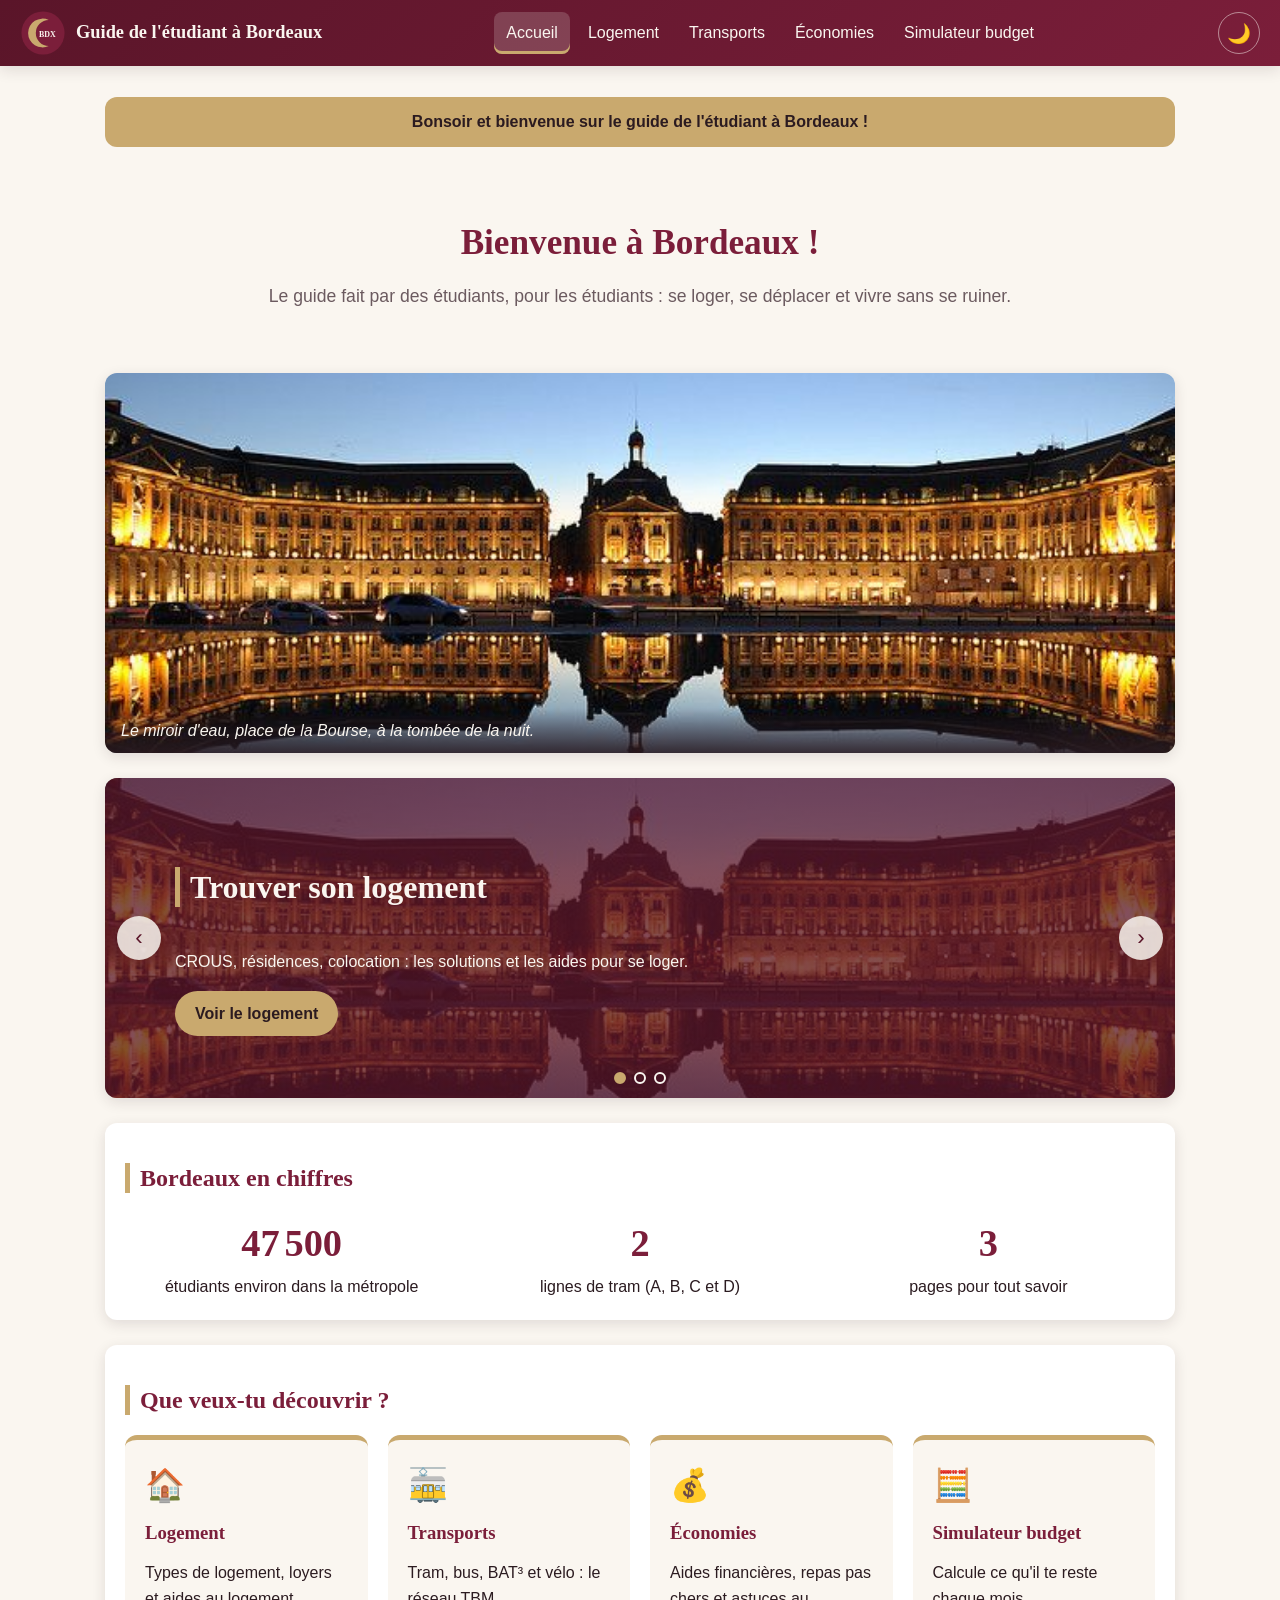
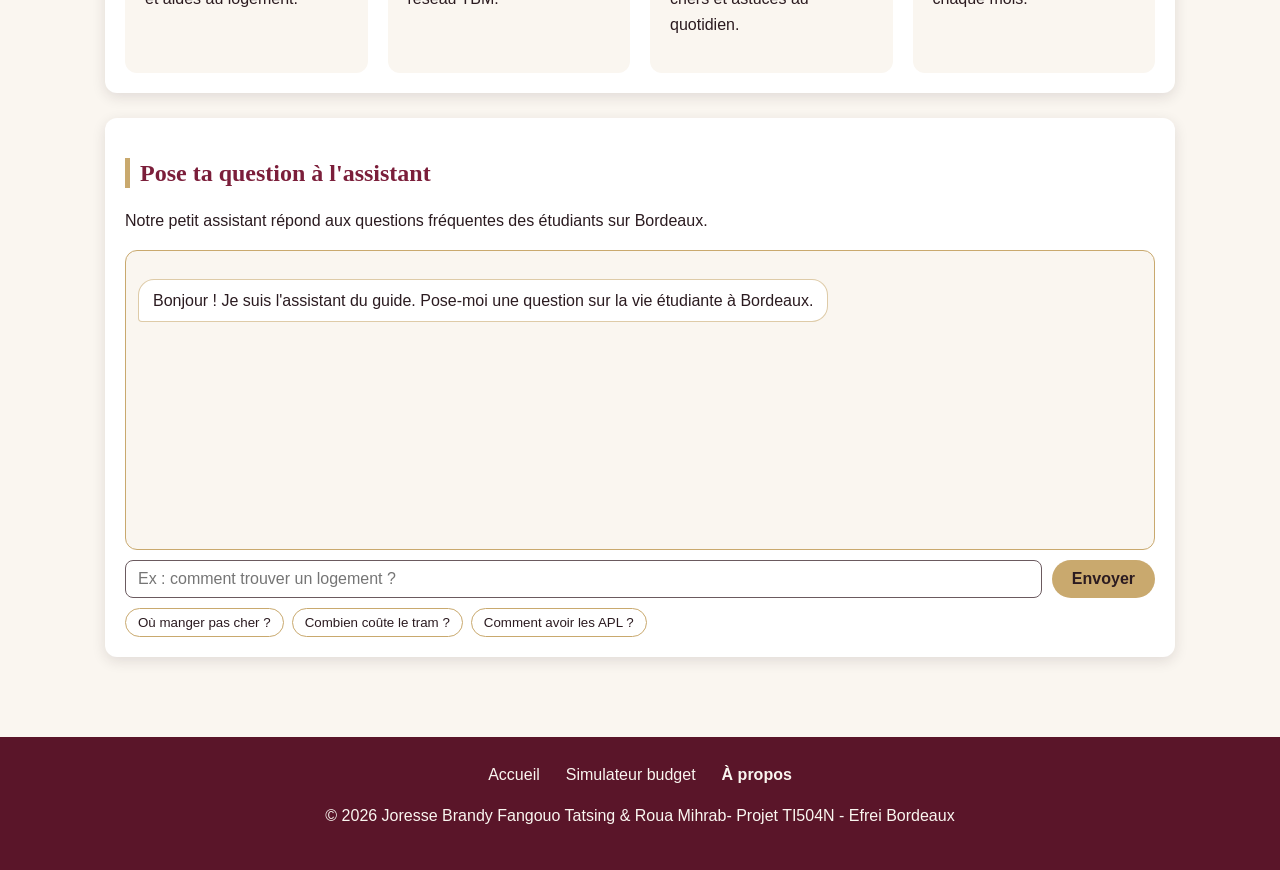
==== commit c38bcbd3: "Update footer text with new name" ====
--- a/index.html
+++ b/index.html
@@ -132,7 +132,7 @@
                 <li><a href="pages/about.html">À propos</a></li>
             </ul>
         </nav>
-        <p>&copy; <span id="year">2026</span> Joresse Brandy Fangouo Tatsing &amp; Roua - Projet TI504N - Efrei Bordeaux</p>
+        <p>&copy; <span id="year">2026</span> Joresse Brandy Fangouo Tatsing &amp; Roua Mihrab- Projet TI504N - Efrei Bordeaux</p>
     </footer>
 
     <button type="button" id="back-to-top" aria-label="Remonter en haut de la page">↑</button>
--- a/css/style.css
+++ b/css/style.css
@@ -305,7 +305,7 @@
     background-color: rgba(46, 125, 79, 0.1);
 }
 
-/* Photo du miroir d'eau (accueil) */
+
 .hero-photo {
     position: relative;
     margin: 0 0 25px;
@@ -380,7 +380,7 @@
 }
 
 .slide-1 {
-    background-image: linear-gradient(rgba(90, 21, 41, 0.75), rgba(90, 21, 41, 0.75)), url("../img/PBordeaux.jpg");
+    background-image: linear-gradient(rgba(90, 21, 41, 0.75), rgba(90, 21, 41, 0.75)), url("../img/miroir-eau.jpg");
     background-color: var(--wine);
 }
 
@@ -879,7 +879,7 @@
 
 .reveal.visible {
     opacity: 1;
-    transform: translateY(0);
+    transform: none;
 }
 
 @keyframes fadeUp {
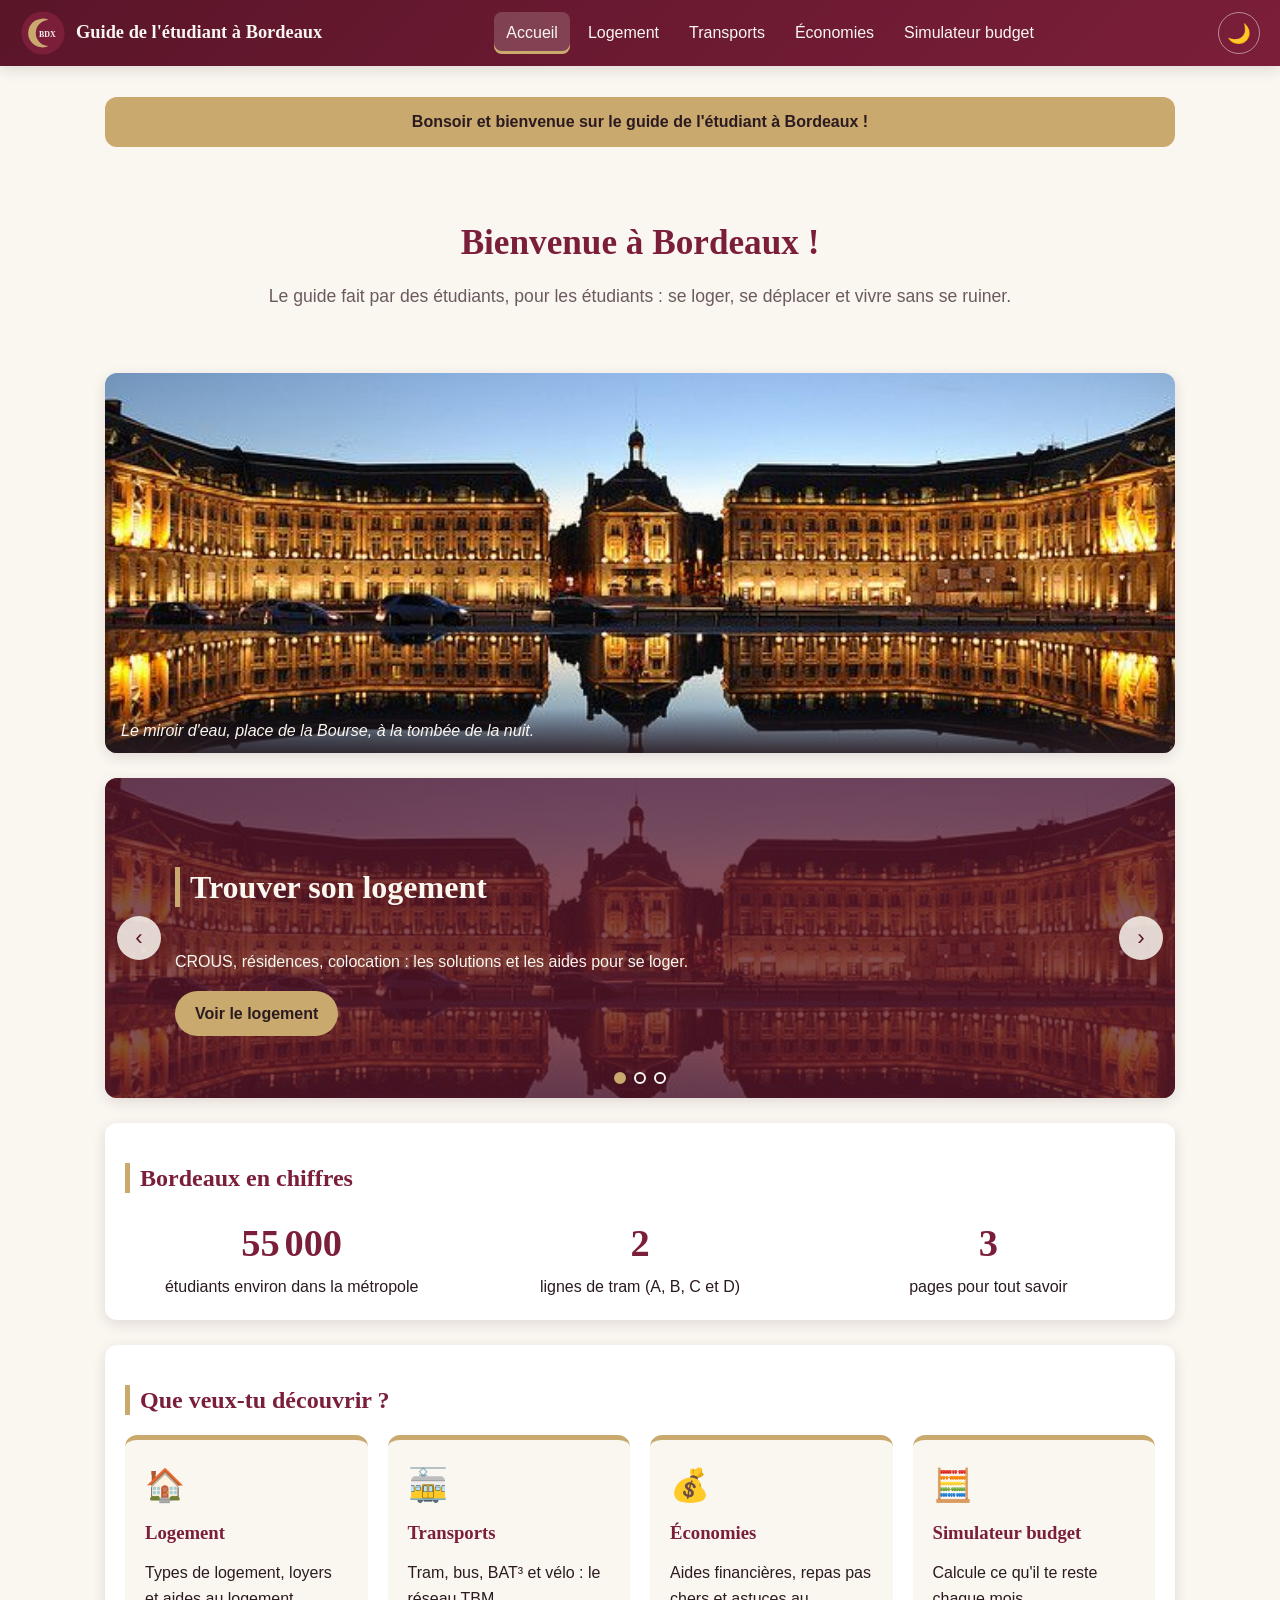
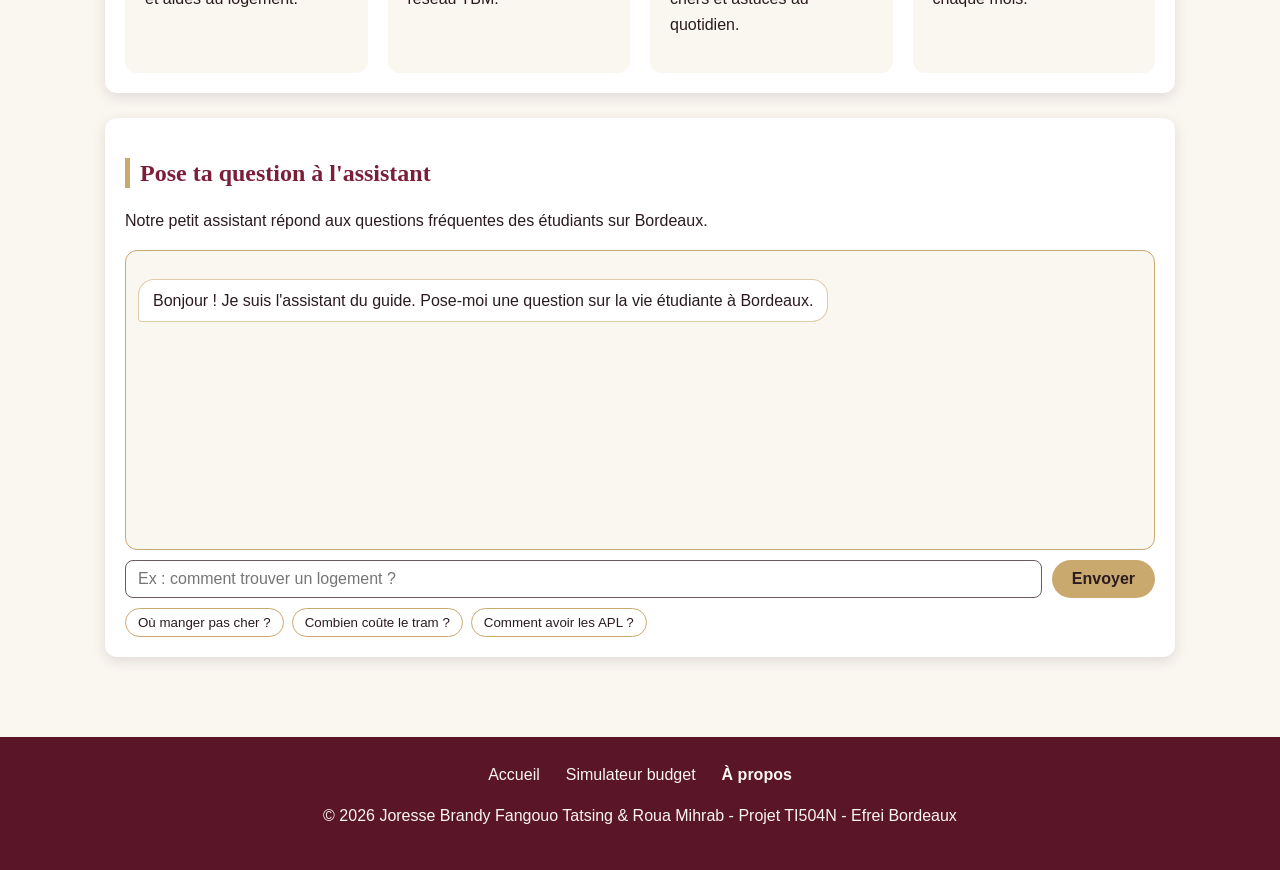
==== commit 92529821: "Add Roua's full name to footer, README and about page" ====
--- a/index.html
+++ b/index.html
@@ -132,7 +132,7 @@
                 <li><a href="pages/about.html">À propos</a></li>
             </ul>
         </nav>
-        <p>&copy; <span id="year">2026</span> Joresse Brandy Fangouo Tatsing &amp; Roua Mihrab- Projet TI504N - Efrei Bordeaux</p>
+        <p>&copy; <span id="year">2026</span> Joresse Brandy Fangouo Tatsing &amp; Roua Mihrab - Projet TI504N - Efrei Bordeaux</p>
     </footer>
 
     <button type="button" id="back-to-top" aria-label="Remonter en haut de la page">↑</button>
--- a/css/style.css
+++ b/css/style.css
@@ -304,7 +304,6 @@
     border-radius: 8px;
     background-color: rgba(46, 125, 79, 0.1);
 }
-
 
 .hero-photo {
     position: relative;
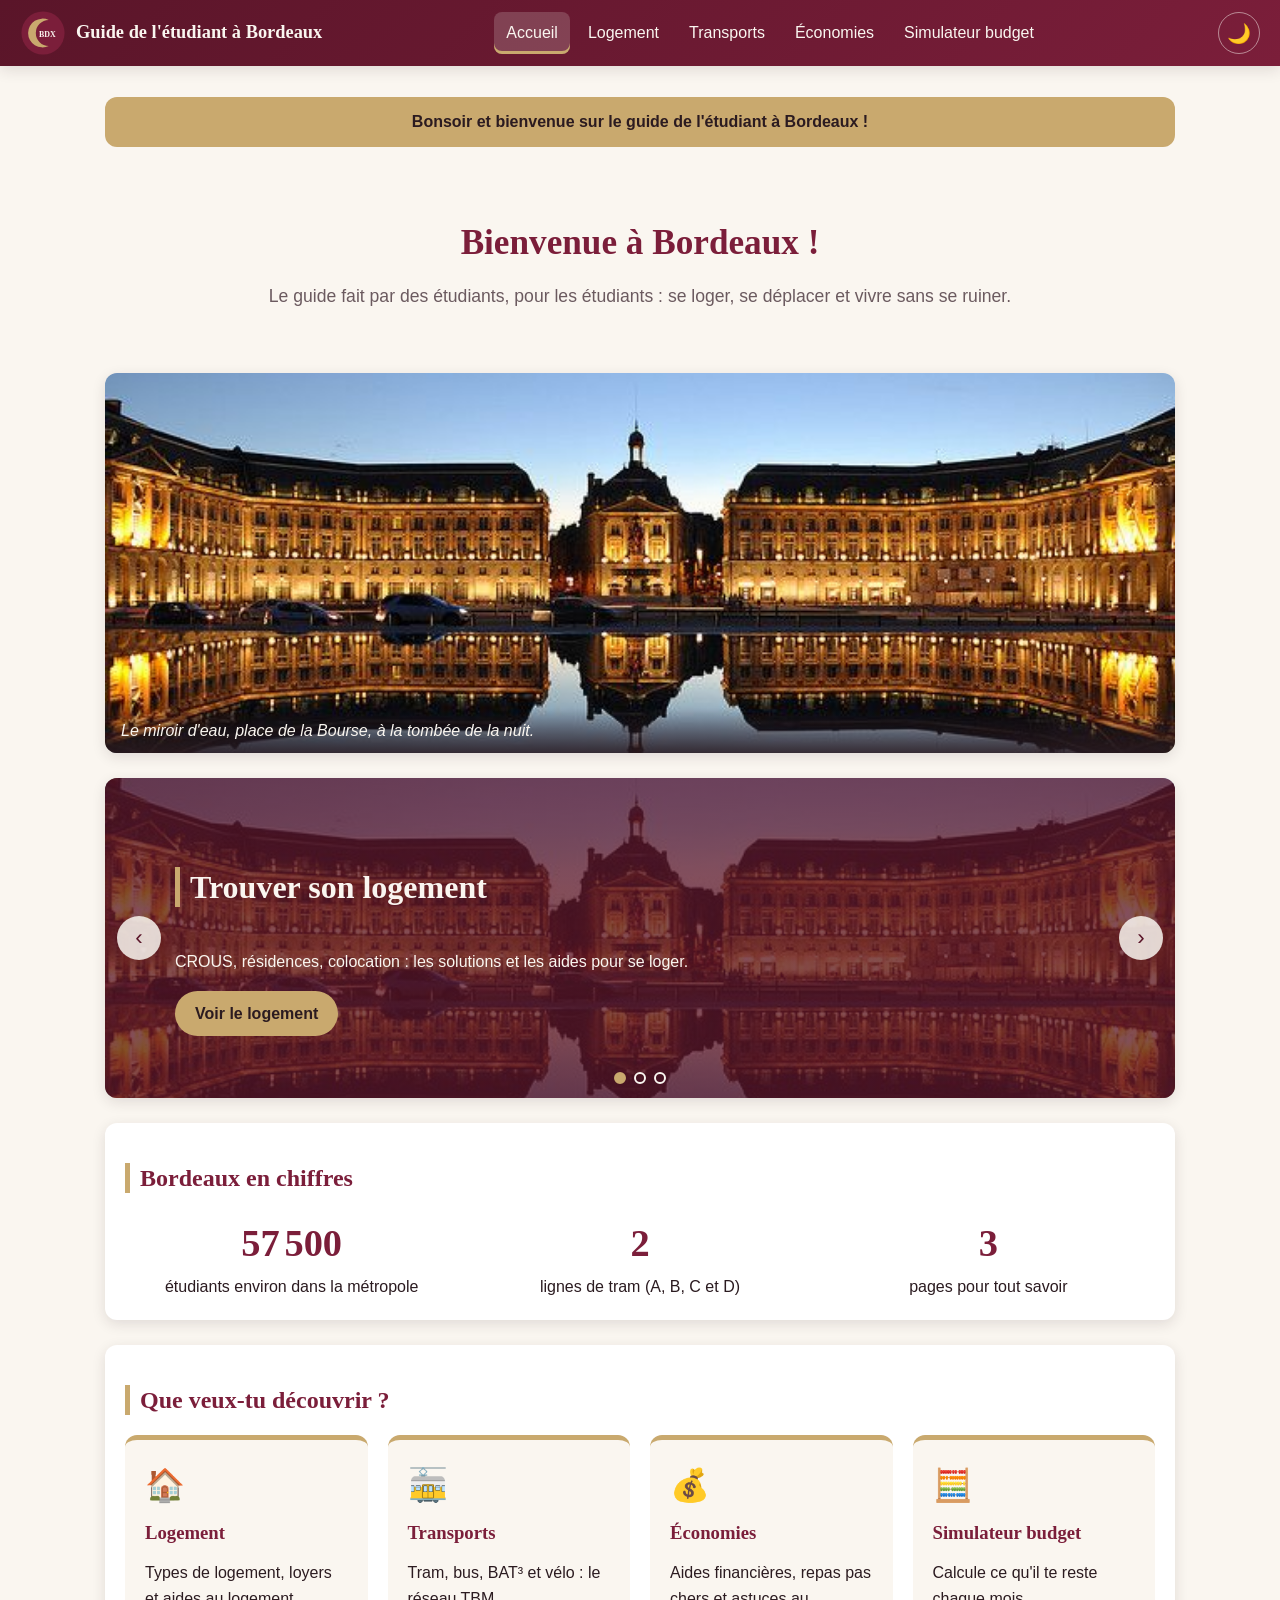
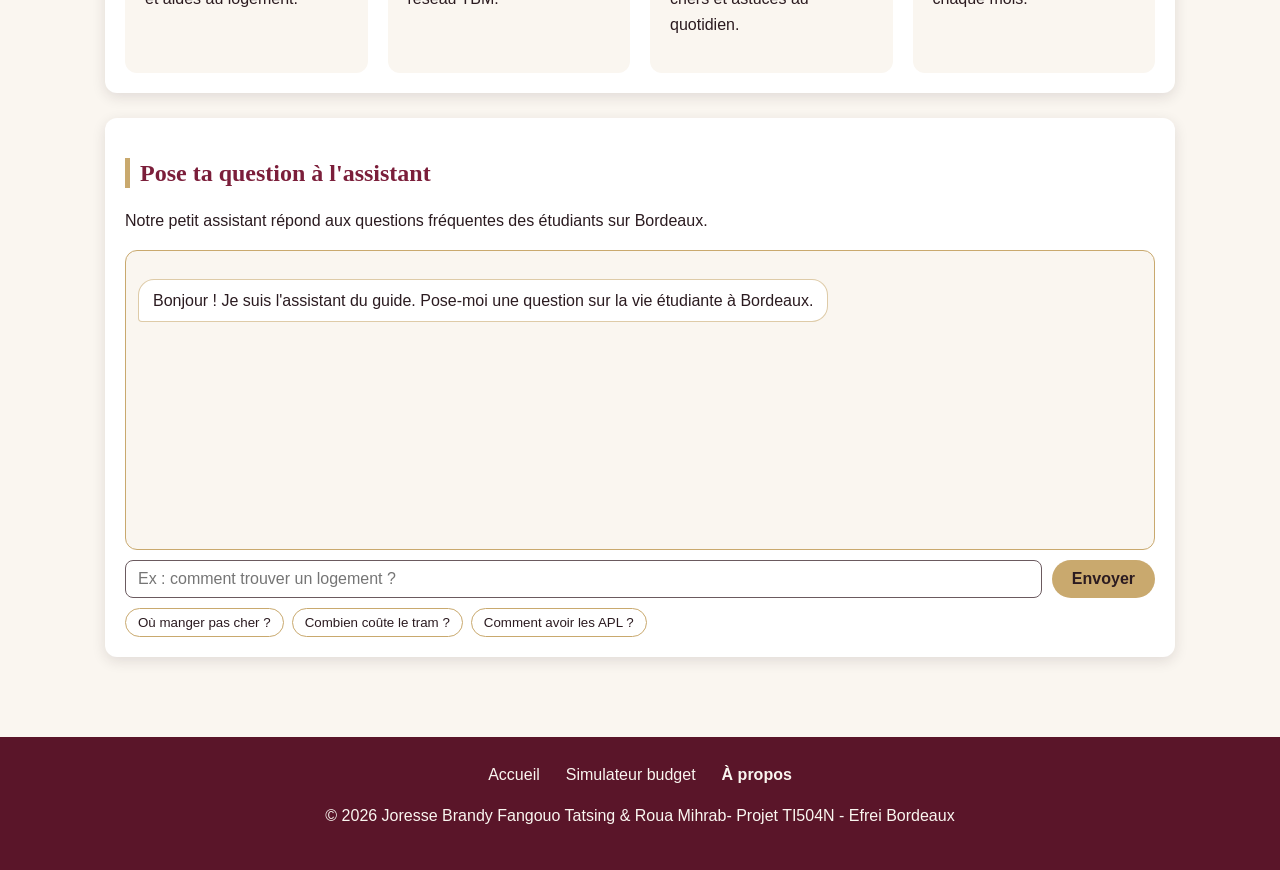
==== commit 010a2862: "Merge branch 'main' of https://github.com/mrbroua2004/GuideEtudiantBordeauxRoua_Joresse # Conflicts:" ====
--- a/index.html
+++ b/index.html
@@ -132,7 +132,7 @@
                 <li><a href="pages/about.html">À propos</a></li>
             </ul>
         </nav>
-        <p>&copy; <span id="year">2026</span> Joresse Brandy Fangouo Tatsing &amp; Roua Mihrab - Projet TI504N - Efrei Bordeaux</p>
+        <p>&copy; <span id="year">2026</span> Joresse Brandy Fangouo Tatsing &amp; Roua Mihrab- Projet TI504N - Efrei Bordeaux</p>
     </footer>
 
     <button type="button" id="back-to-top" aria-label="Remonter en haut de la page">↑</button>
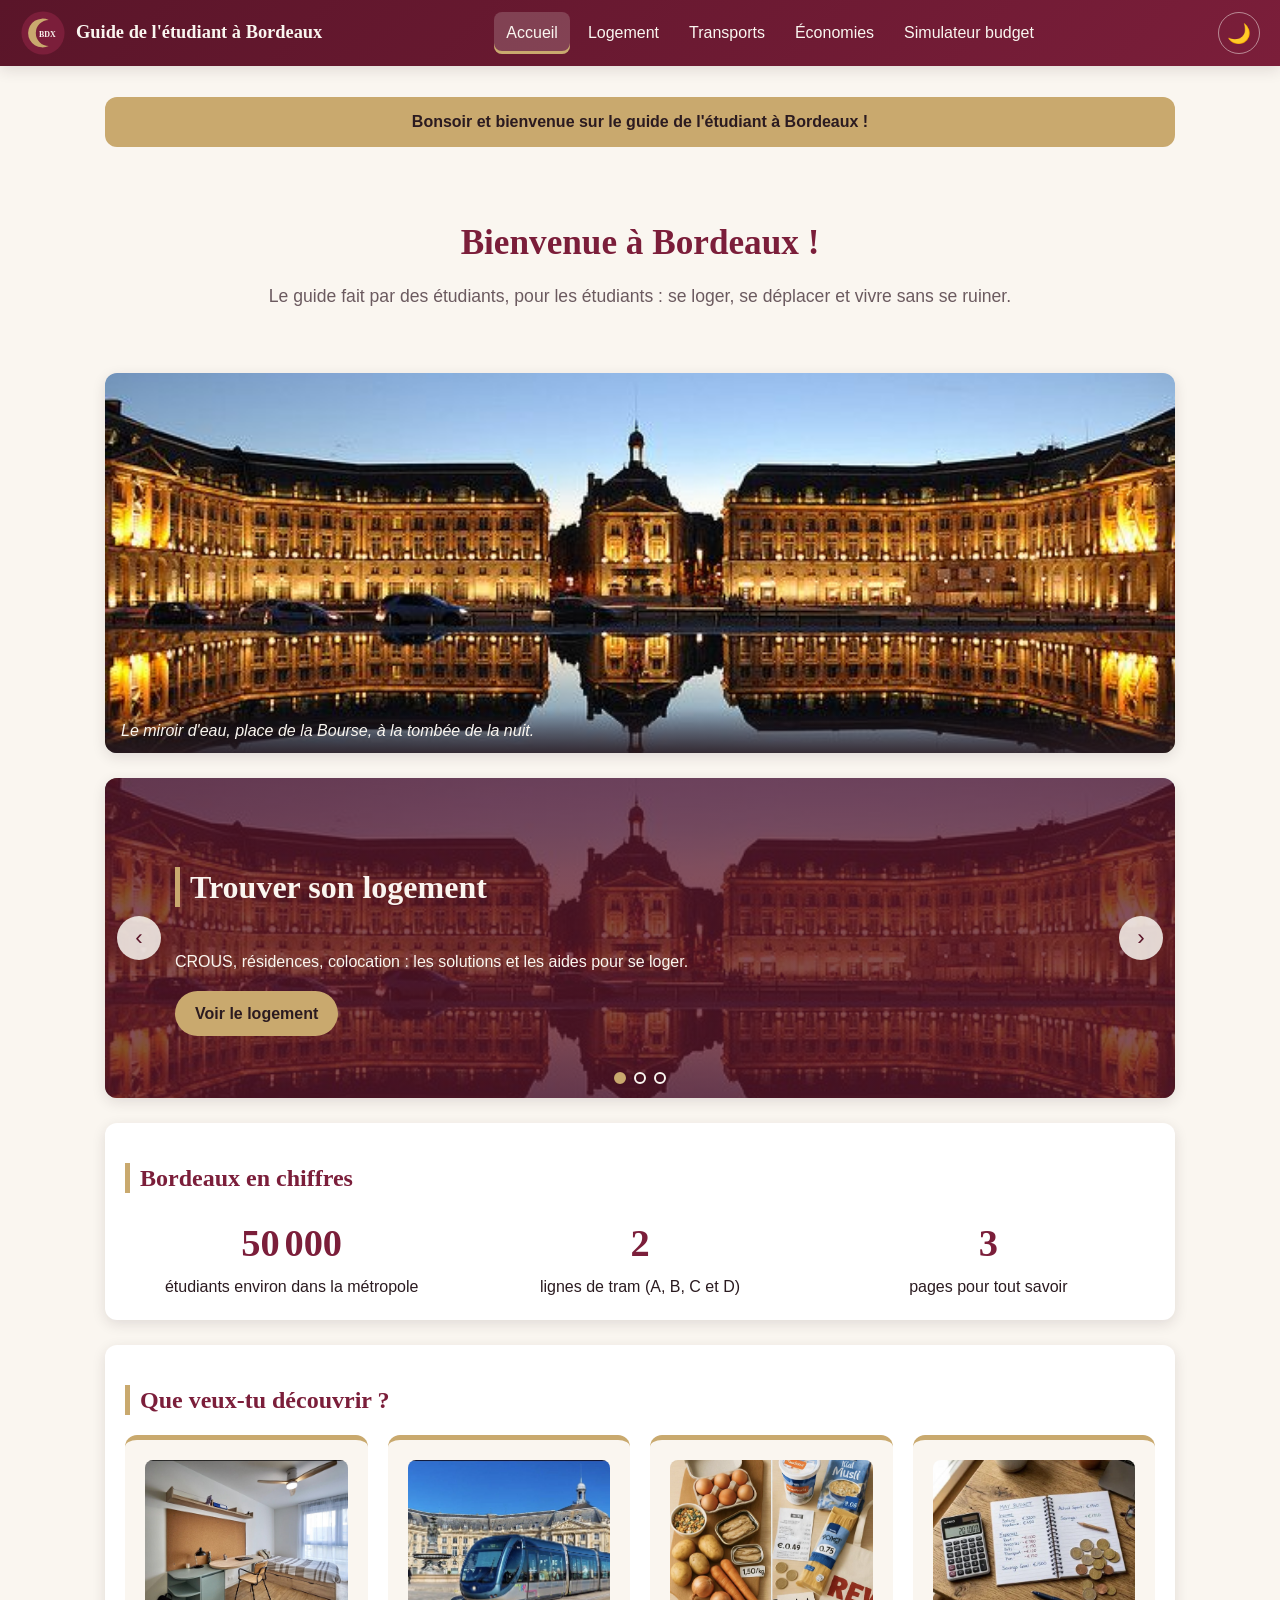
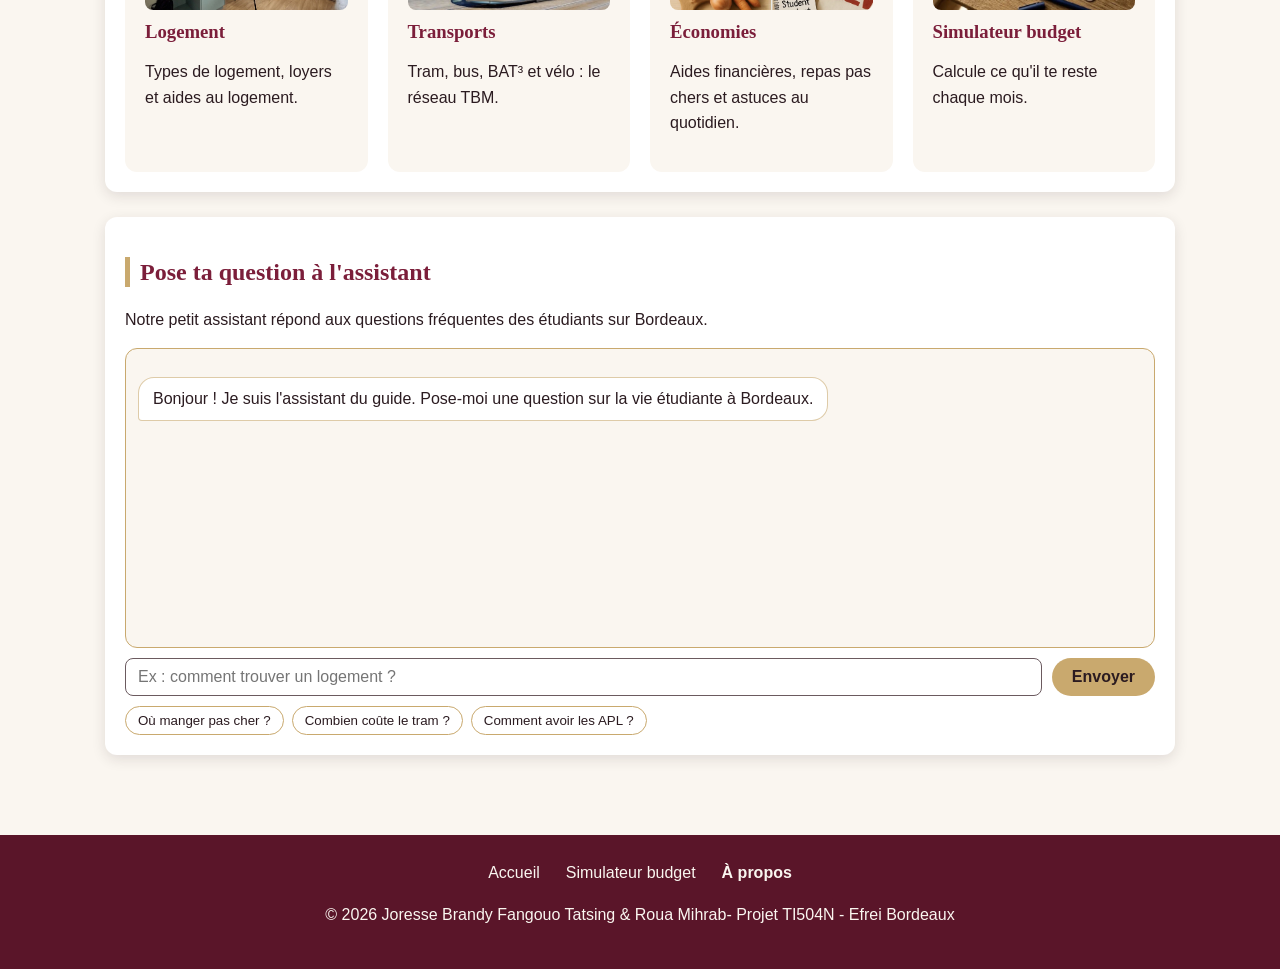
==== commit 6dd019a5: "Add section photos to home cards and pages" ====
--- a/index.html
+++ b/index.html
@@ -86,22 +86,22 @@
             <h2>Que veux-tu découvrir ?</h2>
             <div class="cards-grid">
                 <a href="pages/housing.html" class="card">
-                    <span class="card-icon" aria-hidden="true">🏠</span>
+                    <img class="card-img" src="img/housing.jpg" alt="Chambre étudiante meublée avec bureau et lit" width="1170" height="768" loading="lazy">
                     <h3>Logement</h3>
                     <p>Types de logement, loyers et aides au logement.</p>
                 </a>
                 <a href="pages/transport.html" class="card">
-                    <span class="card-icon" aria-hidden="true">🚋</span>
+                    <img class="card-img" src="img/transport.jpg" alt="Tram de Bordeaux devant la place de la Bourse" width="1170" height="610" loading="lazy">
                     <h3>Transports</h3>
                     <p>Tram, bus, BAT³ et vélo : le réseau TBM.</p>
                 </a>
                 <a href="pages/savings.html" class="card">
-                    <span class="card-icon" aria-hidden="true">💰</span>
+                    <img class="card-img" src="img/savings.jpg" alt="Produits de courses à petit prix" width="1170" height="1174" loading="lazy">
                     <h3>Économies</h3>
                     <p>Aides financières, repas pas chers et astuces au quotidien.</p>
                 </a>
                 <a href="pages/budget.html" class="card">
-                    <span class="card-icon" aria-hidden="true">🧮</span>
+                    <img class="card-img" src="img/budget.jpg" alt="Carnet de budget mensuel avec une calculatrice" width="1151" height="1150" loading="lazy">
                     <h3>Simulateur budget</h3>
                     <p>Calcule ce qu'il te reste chaque mois.</p>
                 </a>
--- a/css/style.css
+++ b/css/style.css
@@ -971,3 +971,42 @@
         max-width: 90%;
     }
 }
+
+
+/* ===== 20. Photos des rubriques (cartes de l'accueil et haut des pages) ===== */
+.card-img {
+    display: block;
+    width: 100%;
+    height: 150px;
+    object-fit: cover;
+    border-radius: 8px;
+    transition: transform 0.4s;
+}
+
+.card:hover .card-img {
+    transform: scale(1.04);
+}
+
+.page-photo {
+    margin: 0 0 25px;
+    border-radius: var(--radius);
+    overflow: hidden;
+    box-shadow: var(--shadow);
+}
+
+.page-photo img {
+    display: block;
+    width: 100%;
+    height: 320px;
+    object-fit: cover;
+}
+
+@media (max-width: 600px) {
+    .card-img {
+        height: 120px;
+    }
+
+    .page-photo img {
+        height: 200px;
+    }
+}
